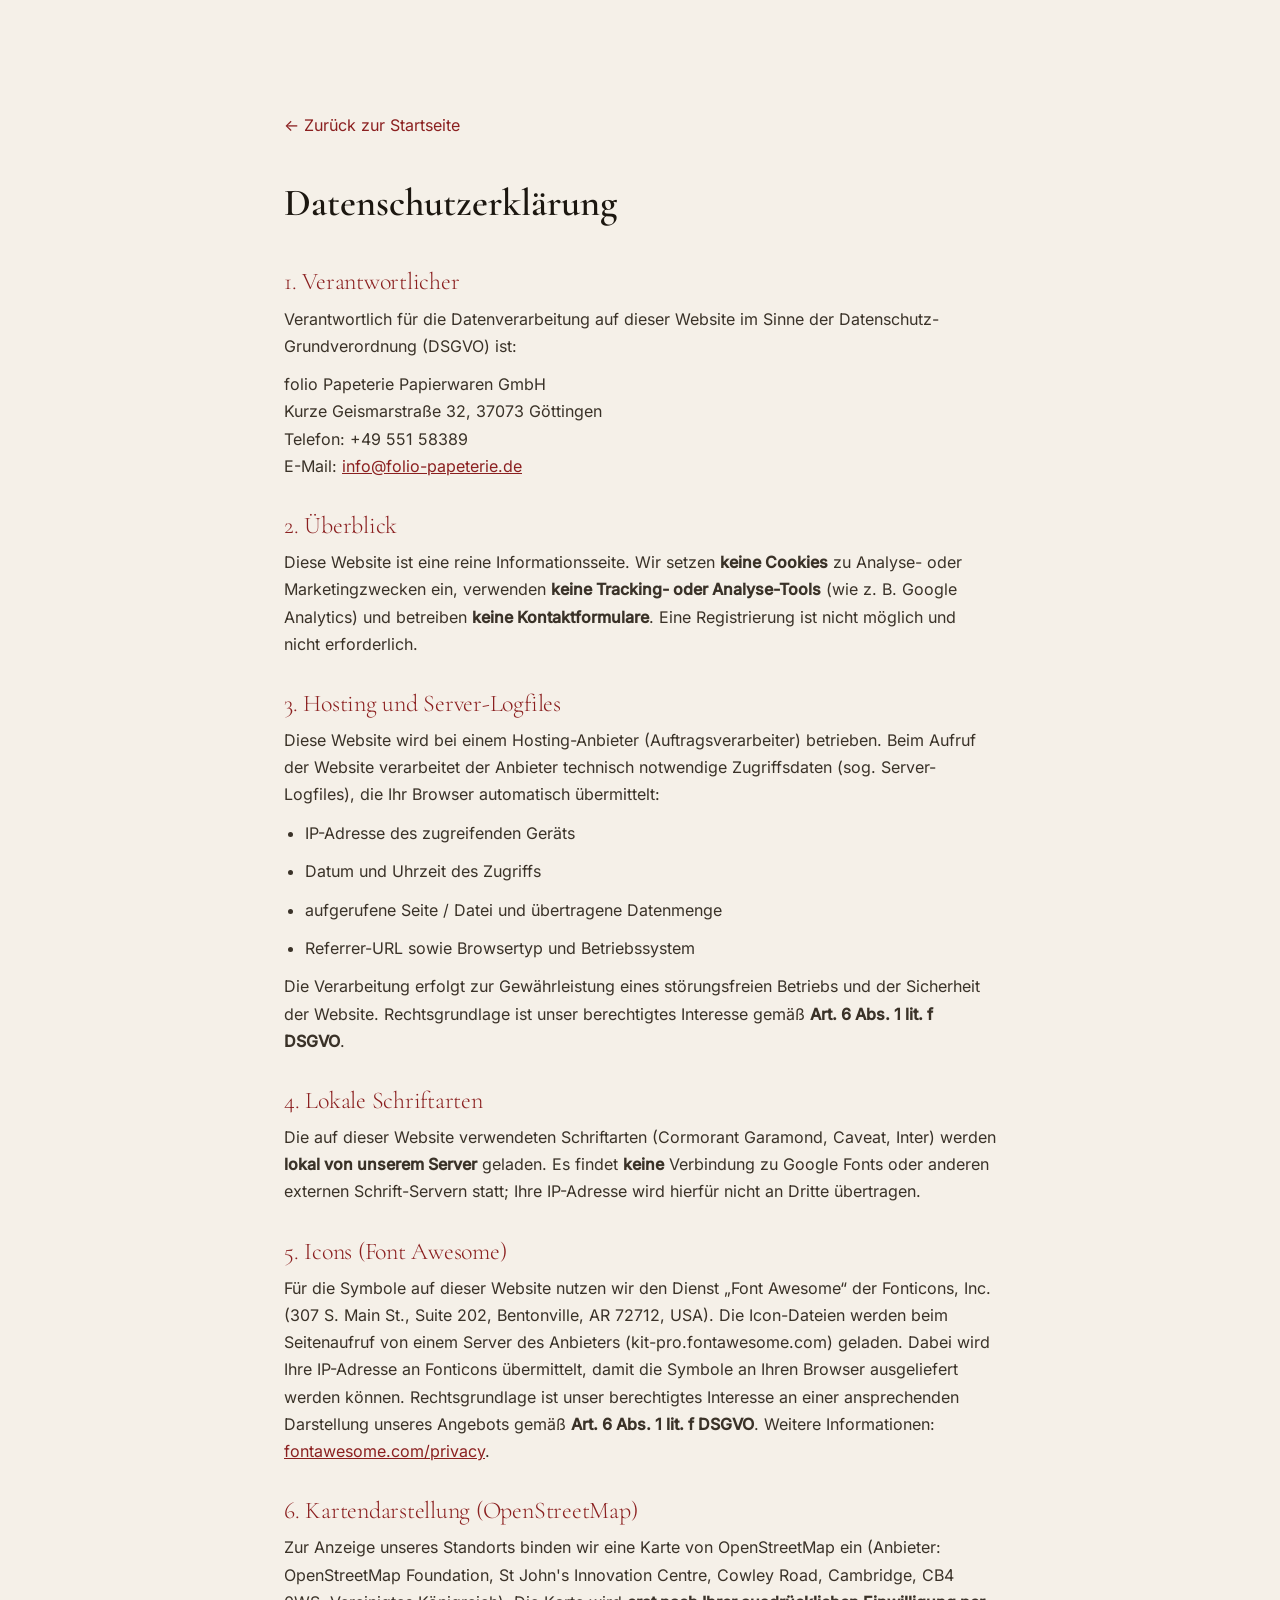
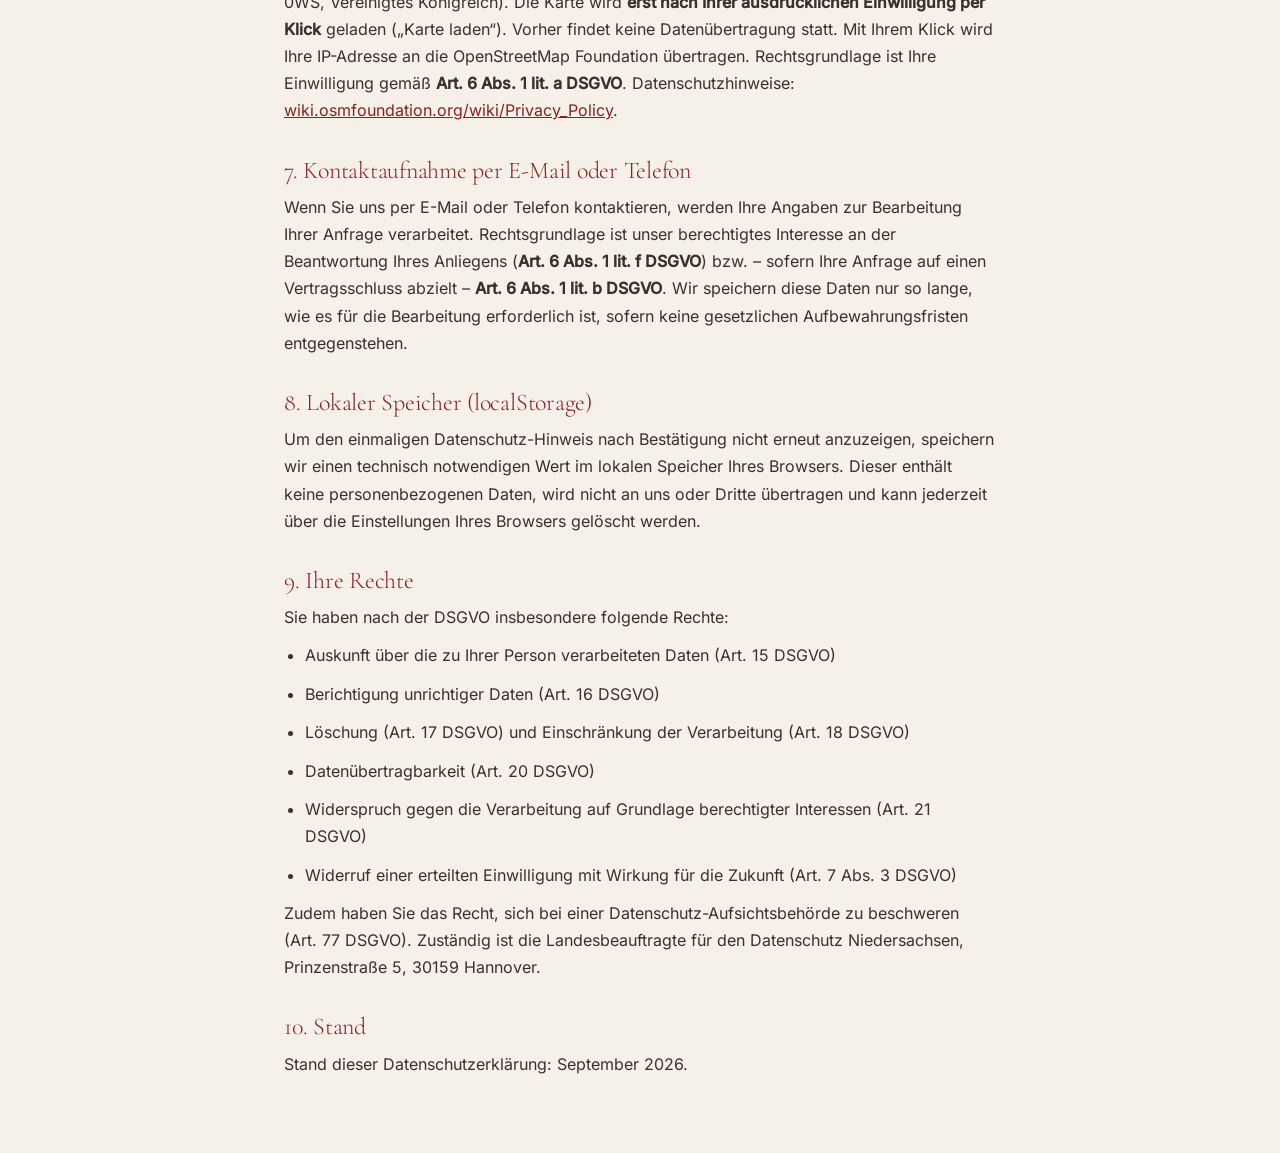
==== datenschutz.html @ e75a1ae3 "Add Impressum + Datenschutz pages, cookie/privacy notice, self-host fonts, click-to-load OSM map (DS" ====
<!DOCTYPE html>
<html lang="de">
<head>
  <meta charset="UTF-8">
  <meta name="viewport" content="width=device-width, initial-scale=1.0">
  <title>Datenschutzerklärung – folio Papeterie</title>
  <meta name="robots" content="index, follow">
  <link rel="stylesheet" href="fonts.css">
  <link rel="stylesheet" href="style.css">
</head>
<body>
  <main class="legal-page">
    <a href="index.html" class="legal-back">&larr; Zurück zur Startseite</a>
    <h1>Datenschutzerklärung</h1>

    <h2>1. Verantwortlicher</h2>
    <p>
      Verantwortlich für die Datenverarbeitung auf dieser Website im Sinne der
      Datenschutz-Grundverordnung (DSGVO) ist:
    </p>
    <p>
      folio Papeterie Papierwaren GmbH<br>
      Kurze Geismarstraße 32, 37073 Göttingen<br>
      Telefon: +49 551 58389<br>
      E-Mail: <a href="mailto:info@folio-papeterie.de">info@folio-papeterie.de</a>
    </p>

    <h2>2. Überblick</h2>
    <p>
      Diese Website ist eine reine Informationsseite. Wir setzen <strong>keine Cookies</strong> zu
      Analyse- oder Marketingzwecken ein, verwenden <strong>keine Tracking- oder Analyse-Tools</strong>
      (wie z. B. Google Analytics) und betreiben <strong>keine Kontaktformulare</strong>. Eine
      Registrierung ist nicht möglich und nicht erforderlich.
    </p>

    <h2>3. Hosting und Server-Logfiles</h2>
    <p>
      Diese Website wird bei einem Hosting-Anbieter (Auftragsverarbeiter) betrieben. Beim Aufruf
      der Website verarbeitet der Anbieter technisch notwendige Zugriffsdaten (sog. Server-Logfiles),
      die Ihr Browser automatisch übermittelt:
    </p>
    <ul>
      <li>IP-Adresse des zugreifenden Geräts</li>
      <li>Datum und Uhrzeit des Zugriffs</li>
      <li>aufgerufene Seite / Datei und übertragene Datenmenge</li>
      <li>Referrer-URL sowie Browsertyp und Betriebssystem</li>
    </ul>
    <p>
      Die Verarbeitung erfolgt zur Gewährleistung eines störungsfreien Betriebs und der Sicherheit
      der Website. Rechtsgrundlage ist unser berechtigtes Interesse gemäß
      <strong>Art. 6 Abs. 1 lit. f DSGVO</strong>.
    </p>

    <h2>4. Lokale Schriftarten</h2>
    <p>
      Die auf dieser Website verwendeten Schriftarten (Cormorant Garamond, Caveat, Inter) werden
      <strong>lokal von unserem Server</strong> geladen. Es findet <strong>keine</strong> Verbindung
      zu Google Fonts oder anderen externen Schrift-Servern statt; Ihre IP-Adresse wird hierfür nicht
      an Dritte übertragen.
    </p>

    <h2>5. Icons (Font Awesome)</h2>
    <p>
      Für die Symbole auf dieser Website nutzen wir den Dienst „Font Awesome“ der Fonticons, Inc.
      (307 S. Main St., Suite 202, Bentonville, AR 72712, USA). Die Icon-Dateien werden beim
      Seitenaufruf von einem Server des Anbieters (kit-pro.fontawesome.com) geladen. Dabei wird Ihre
      IP-Adresse an Fonticons übermittelt, damit die Symbole an Ihren Browser ausgeliefert werden
      können. Rechtsgrundlage ist unser berechtigtes Interesse an einer ansprechenden Darstellung
      unseres Angebots gemäß <strong>Art. 6 Abs. 1 lit. f DSGVO</strong>. Weitere Informationen:
      <a href="https://fontawesome.com/privacy" target="_blank" rel="noopener">fontawesome.com/privacy</a>.
    </p>

    <h2>6. Kartendarstellung (OpenStreetMap)</h2>
    <p>
      Zur Anzeige unseres Standorts binden wir eine Karte von OpenStreetMap ein (Anbieter:
      OpenStreetMap Foundation, St John's Innovation Centre, Cowley Road, Cambridge, CB4 0WS,
      Vereinigtes Königreich). Die Karte wird <strong>erst nach Ihrer ausdrücklichen Einwilligung
      per Klick</strong> geladen („Karte laden“). Vorher findet keine Datenübertragung statt. Mit
      Ihrem Klick wird Ihre IP-Adresse an die OpenStreetMap Foundation übertragen. Rechtsgrundlage
      ist Ihre Einwilligung gemäß <strong>Art. 6 Abs. 1 lit. a DSGVO</strong>. Datenschutzhinweise:
      <a href="https://wiki.osmfoundation.org/wiki/Privacy_Policy" target="_blank" rel="noopener">wiki.osmfoundation.org/wiki/Privacy_Policy</a>.
    </p>

    <h2>7. Kontaktaufnahme per E-Mail oder Telefon</h2>
    <p>
      Wenn Sie uns per E-Mail oder Telefon kontaktieren, werden Ihre Angaben zur Bearbeitung Ihrer
      Anfrage verarbeitet. Rechtsgrundlage ist unser berechtigtes Interesse an der Beantwortung Ihres
      Anliegens (<strong>Art. 6 Abs. 1 lit. f DSGVO</strong>) bzw. – sofern Ihre Anfrage auf einen
      Vertragsschluss abzielt – <strong>Art. 6 Abs. 1 lit. b DSGVO</strong>. Wir speichern diese Daten
      nur so lange, wie es für die Bearbeitung erforderlich ist, sofern keine gesetzlichen
      Aufbewahrungsfristen entgegenstehen.
    </p>

    <h2>8. Lokaler Speicher (localStorage)</h2>
    <p>
      Um den einmaligen Datenschutz-Hinweis nach Bestätigung nicht erneut anzuzeigen, speichern wir
      einen technisch notwendigen Wert im lokalen Speicher Ihres Browsers. Dieser enthält keine
      personenbezogenen Daten, wird nicht an uns oder Dritte übertragen und kann jederzeit über die
      Einstellungen Ihres Browsers gelöscht werden.
    </p>

    <h2>9. Ihre Rechte</h2>
    <p>Sie haben nach der DSGVO insbesondere folgende Rechte:</p>
    <ul>
      <li>Auskunft über die zu Ihrer Person verarbeiteten Daten (Art. 15 DSGVO)</li>
      <li>Berichtigung unrichtiger Daten (Art. 16 DSGVO)</li>
      <li>Löschung (Art. 17 DSGVO) und Einschränkung der Verarbeitung (Art. 18 DSGVO)</li>
      <li>Datenübertragbarkeit (Art. 20 DSGVO)</li>
      <li>Widerspruch gegen die Verarbeitung auf Grundlage berechtigter Interessen (Art. 21 DSGVO)</li>
      <li>Widerruf einer erteilten Einwilligung mit Wirkung für die Zukunft (Art. 7 Abs. 3 DSGVO)</li>
    </ul>
    <p>
      Zudem haben Sie das Recht, sich bei einer Datenschutz-Aufsichtsbehörde zu beschweren
      (Art. 77 DSGVO). Zuständig ist die Landesbeauftragte für den Datenschutz Niedersachsen,
      Prinzenstraße 5, 30159 Hannover.
    </p>

    <h2>10. Stand</h2>
    <p>Stand dieser Datenschutzerklärung: September 2026.</p>
  </main>
</body>
</html>
---- fonts.css ----
@font-face {
  font-family: 'Caveat';
  font-style: normal;
  font-weight: 400;
  font-display: swap;
  src: url(fonts/font_1_caveat.ttf) format('truetype');
}
@font-face {
  font-family: 'Caveat';
  font-style: normal;
  font-weight: 600;
  font-display: swap;
  src: url(fonts/font_0_caveat.ttf) format('truetype');
}
@font-face {
  font-family: 'Cormorant Garamond';
  font-style: italic;
  font-weight: 300;
  font-display: swap;
  src: url(fonts/font_3_cormorantgaramond.ttf) format('truetype');
}
@font-face {
  font-family: 'Cormorant Garamond';
  font-style: italic;
  font-weight: 400;
  font-display: swap;
  src: url(fonts/font_2_cormorantgaramond.ttf) format('truetype');
}
@font-face {
  font-family: 'Cormorant Garamond';
  font-style: normal;
  font-weight: 300;
  font-display: swap;
  src: url(fonts/font_5_cormorantgaramond.ttf) format('truetype');
}
@font-face {
  font-family: 'Cormorant Garamond';
  font-style: normal;
  font-weight: 400;
  font-display: swap;
  src: url(fonts/font_6_cormorantgaramond.ttf) format('truetype');
}
@font-face {
  font-family: 'Cormorant Garamond';
  font-style: normal;
  font-weight: 600;
  font-display: swap;
  src: url(fonts/font_4_cormorantgaramond.ttf) format('truetype');
}
@font-face {
  font-family: 'Inter';
  font-style: normal;
  font-weight: 300;
  font-display: swap;
  src: url(fonts/font_9_inter.ttf) format('truetype');
}
@font-face {
  font-family: 'Inter';
  font-style: normal;
  font-weight: 400;
  font-display: swap;
  src: url(fonts/font_8_inter.ttf) format('truetype');
}
@font-face {
  font-family: 'Inter';
  font-style: normal;
  font-weight: 500;
  font-display: swap;
  src: url(fonts/font_7_inter.ttf) format('truetype');
}
---- style.css ----
/* ── Reset & Tokens ──────────────────────────────────────────────────────── */
*, *::before, *::after { box-sizing: border-box; margin: 0; padding: 0; }

:root {
  --cream:    #f5f0e8;
  --parchment:#ede5d0;
  --ink:      #1c1710;
  --ink-soft: #3a3228;
  --muted:    #6e6252;
  --red:      #8b2020;
  --green:    #3a5c3a;
  --gold:     #c4964a;
  --border:   rgba(28,23,16,.12);

  --ff-serif: 'Cormorant Garamond', Georgia, serif;
  --ff-hand:  'Caveat', cursive;
  --ff-sans:  'Inter', system-ui, sans-serif;
}

html { scroll-behavior: smooth; }


body {
  background: var(--cream);
  color: var(--ink);
  font-family: var(--ff-sans);
  font-size: 16px;
  line-height: 1.7;
  overflow-x: hidden;
}

/* ── Nav ─────────────────────────────────────────────────────────────────── */
#nav {
  position: fixed; top: 0; left: 0; right: 0; z-index: 100;
  background: transparent;
  transition: background .4s, box-shadow .4s;
}
#nav.scrolled {
  background: rgba(245,240,232,.95);
  backdrop-filter: blur(8px);
  box-shadow: 0 1px 0 var(--border);
}
.nav-inner {
  max-width: 1100px; margin: 0 auto;
  padding: 1.2rem 2rem;
  display: flex; align-items: center; justify-content: space-between;
}
.logo {
  font-family: var(--ff-serif); font-size: 1.4rem; font-weight: 400;
  color: var(--ink); text-decoration: none; letter-spacing: .03em;
}
.logo span { color: var(--red); }
.nav-links { list-style: none; display: flex; gap: 2rem; }
.nav-links a {
  font-size: .8rem; letter-spacing: .12em; text-transform: uppercase;
  color: var(--ink-soft); text-decoration: none;
  transition: color .2s;
}
.nav-links a:hover { color: var(--red); }
.nav-cta {
  font-size: .78rem; letter-spacing: .1em; text-transform: uppercase;
  color: var(--cream); background: var(--red);
  padding: .45rem 1.1rem; text-decoration: none;
  transition: background .2s, transform .2s;
}
.nav-cta:hover { background: var(--ink); transform: translateY(-1px); }
.nav-cta i { margin-right: .3rem; }

/* ── Hero ─────────────────────────────────────────────────────────────────── */
#hero {
  position: relative;
  min-height: 100svh;
  display: flex; align-items: center; justify-content: center;
  background: var(--cream);
  overflow: hidden;
}
/* HERO LAYOUT */
#hero { display: flex; align-items: center; justify-content: center; }
#hero > .fa-watermark { display: none; }
.hero-inner {
  display: flex;
  align-items: center;
  justify-content: space-between;
  gap: 3rem;
  width: 100%;
  max-width: 1060px;
  padding: 0 2rem;
}
.hero-content {
  position: relative; z-index: 1;
  text-align: left;
  flex: 1 1 auto;
  max-width: 560px;
}
.hero-ctas { display: flex; align-items: center; gap: 1.6rem; }
.hero-link {
  color: var(--gold); text-decoration: none;
  font-size: .95rem; letter-spacing: .04em;
  border-bottom: 1px solid transparent;
  transition: border-color .2s;
}
.hero-link:hover { border-color: var(--gold); }
.hero-link i { font-size: .8em; margin-left: .2em; }

/* Polaroid stack */
.hero-stack {
  position: relative;
  flex: 0 0 340px;
  height: 380px;
  z-index: 1;
}
.polaroid {
  position: absolute;
  background: #f6f1e7;
  padding: 10px 10px 34px;
  box-shadow: 0 10px 30px rgba(0,0,0,.45);
  width: 240px;
}
.polaroid .ph {
  width: 100%; aspect-ratio: 4/3;
  background-size: cover; background-position: center;
}
.polaroid figcaption {
  font-family: var(--ff-hand);
  font-size: 1.05rem; color: #4a4238;
  text-align: center; margin-top: 8px;
}
.polaroid.p1 { top: 10px;  left: 70px; transform: rotate(-5deg); z-index: 3; }
.polaroid.p2 { top: 70px;  left: 10px; transform: rotate(3deg);  z-index: 2; }
.polaroid.p3 { top: 130px; left: 90px; transform: rotate(-2deg); z-index: 1; }
.polaroid { transition: transform .3s ease, z-index 0s; }
.polaroid:hover { transform: rotate(0deg) scale(1.04); z-index: 5; }
@media (max-width: 860px) { .hero-stack { display: none; } .hero-content { text-align: center; margin: 0 auto; } .hero-ctas { justify-content: center; } }
.hero-since {
  font-family: var(--ff-hand); font-size: 1.55rem;
  color: var(--gold); margin-bottom: .8rem;
  animation: fadeDown .8s ease both;
}
#hero h1 {
  font-family: var(--ff-serif); font-size: clamp(2.4rem, 5.5vw, 4.6rem);
  font-weight: 300; line-height: 1.1;
  color: var(--ink);
  animation: fadeUp 1s ease .2s both;
}
#hero h1 em {
  font-style: italic; color: var(--red);
}
.hero-sub {
  font-size: 1.05rem; color: var(--ink-soft);
  margin: 1.6rem 0 2.4rem;
  animation: fadeUp 1s ease .4s both;
}
.btn-primary {
  display: inline-block;
  padding: .8rem 2.2rem;
  background: var(--ink);
  color: var(--cream);
  text-decoration: none;
  font-size: .8rem; letter-spacing: .12em; text-transform: uppercase;
  transition: background .25s, transform .2s;
  animation: fadeUp 1s ease .6s both;
}
.btn-primary:hover { background: var(--red); transform: translateY(-2px); }

/* ── FA watermark decorations ────────────────────────────────────────────── */
.fa-watermark {
  position: absolute;
  pointer-events: none;
  color: var(--ink);
  opacity: .045;
  line-height: 1;
  z-index: 0;
  font-size: var(--wm-size, 220px);
  transform: rotate(var(--wm-rot, -15deg));
  user-select: none;
}

/* ── Font Awesome Duotone theming ────────────────────────────────────────── */
.fa-duotone { --fa-primary-color: var(--gold); --fa-secondary-color: var(--red); --fa-secondary-opacity: .4; }
.card-icon .fa-duotone { --fa-primary-color: var(--red); --fa-secondary-color: var(--gold); --fa-secondary-opacity: .35; }
.info-block .fa-duotone { --fa-primary-color: var(--gold); --fa-secondary-color: var(--cream); --fa-secondary-opacity: .25; }
.footer-links .fa-duotone { --fa-primary-color: var(--cream); --fa-secondary-color: var(--gold); --fa-secondary-opacity: .5; }

/* ── Hero underlines ─────────────────────────────────────────────────────── */
.hero-underlines {
  display: block;
  width: clamp(280px, 60%, 440px);
  margin: -0.4rem auto 0;
  overflow: visible;
}

.scroll-hint {
  position: absolute; bottom: 2rem; left: 50%; transform: translateX(-50%);
}
.scroll-hint span { display: none; }

/* ── Section dividers ────────────────────────────────────────────────────── */
/* small centered ornament on each divider */

/* ── Container ───────────────────────────────────────────────────────────── */
.container { max-width: 1100px; margin: 0 auto; padding: 0 2rem; }
.container.narrow { max-width: 760px; }

/* ── Section labels ──────────────────────────────────────────────────────── */
.label {
  font-family: var(--ff-hand); font-size: 1.5rem; color: var(--gold);
  display: block; margin-bottom: .4rem;
}
h2 {
  font-family: var(--ff-serif); font-size: clamp(2rem, 4vw, 3.2rem);
  font-weight: 300; line-height: 1.15; color: var(--ink);
  margin-bottom: 3rem;
}

/* ── Sortiment ───────────────────────────────────────────────────────────── */
#sortiment { background: var(--parchment); padding: 5rem 0 6rem; }

.cards {
  display: grid;
  grid-template-columns: repeat(6, 1fr);
  gap: 1.5rem;
}
.card {
  background: var(--cream);
  padding: 2rem;
  border: 1px solid var(--border);
  transition: transform .3s, box-shadow .3s;
  position: relative;
  display: flex; flex-direction: column;
}
.card::before {
  content: '';
  position: absolute; top: 0; left: 0; right: 0; height: 3px;
  background: var(--red);
  transform: scaleX(0); transform-origin: left;
  transition: transform .3s;
}
.card:hover { transform: translateY(-6px); box-shadow: 0 12px 40px rgba(28,23,16,.1); }
.card:hover::before { transform: scaleX(1); }

.card-icon {
  font-size: 1.6rem; margin-bottom: 1.2rem;
  color: var(--red); opacity: .75;
  transition: opacity .3s, transform .3s;
}
.card:hover .card-icon { opacity: 1; transform: scale(1.1); }
.card h3 {
  font-family: var(--ff-serif); font-size: 1.35rem; font-weight: 600;
  margin-bottom: .5rem; color: var(--ink); letter-spacing: .01em;
}
.card p { font-size: 1rem; color: var(--ink-soft); margin-bottom: 1rem; }
.brands {
  font-family: var(--ff-hand); font-size: 1.1rem; color: var(--gold);
  margin-top: auto; padding-top: .5rem;
  border-top: 1px solid var(--border);
}

/* ── Philosophie ─────────────────────────────────────────────────────────── */
#philosophie { background: var(--cream); padding: 6rem 0; }

blockquote {
  border-left: 3px solid var(--gold);
  padding: 2.5rem 3rem;
  background: var(--parchment);
  position: relative;
  box-shadow: 4px 8px 32px rgba(28,23,16,.06);
}
blockquote::before {
  content: '\201C';
  font-family: var(--ff-serif); font-size: 8rem; color: var(--gold);
  opacity: .2; line-height: 0;
  position: absolute; top: 2rem; left: 1rem;
  pointer-events: none;
}
blockquote p {
  font-family: var(--ff-serif); font-size: 1.2rem; font-style: italic;
  line-height: 1.8; color: var(--ink-soft);
  margin-bottom: 1rem;
}
blockquote p:last-of-type { margin-bottom: 1.5rem; }
blockquote footer {
  font-size: .95rem; letter-spacing: .06em;
  color: var(--muted); text-transform: uppercase;
  font-family: var(--ff-sans); font-style: normal;
}

/* ── Map embed ───────────────────────────────────────────────────────────── */
.map-embed {
  position: relative;
  border: 1px solid rgba(196,150,74,.2);
  overflow: hidden;
  box-shadow: 0 12px 50px rgba(0,0,0,.4), 0 0 0 4px rgba(196,150,74,.06);
}
.map-embed iframe {
  display: block;
  width: 480px; height: 420px;
  border: none;
  filter: sepia(.25) contrast(1.05);
}
.map-fullscreen {
  display: flex; align-items: center; gap: .5rem;
  position: absolute; bottom: 0; left: 0; right: 0;
  background: rgba(28,23,16,.85);
  backdrop-filter: blur(4px);
  color: var(--gold); text-decoration: none;
  font-size: .85rem; letter-spacing: .09em; text-transform: uppercase;
  padding: .7rem 1rem;
  transition: background .2s;
}
.map-fullscreen:hover { background: rgba(139,32,32,.9); color: var(--cream); }

/* ── Besuch ──────────────────────────────────────────────────────────────── */
#besuch { background: var(--ink); padding: 5rem 0 6rem; }
#besuch .label { color: var(--gold); }
#besuch h2 { color: var(--cream); }

.besuch-grid {
  display: grid;
  grid-template-columns: 1fr 1fr;
  gap: 3rem; align-items: start;
}
.besuch-info { display: flex; flex-direction: column; gap: 2.5rem; }
.info-block h4 {
  font-family: var(--ff-hand); font-size: 1.4rem; color: var(--gold);
  margin-bottom: .6rem; display: flex; align-items: center; gap: .5rem;
}
.info-block h4 i { font-size: .85em; opacity: .8; }
.info-block p { color: rgba(245,240,232,.8); font-size: 1.05rem; line-height: 1.8; }
.info-block em { font-style: italic; font-size: .95rem; opacity: .7; }
.info-block a { color: var(--cream); text-decoration: underline; text-underline-offset: 3px; }
.info-block a:hover { color: var(--gold); }

.map-link {
  display: inline-block; margin-top: .6rem;
  font-size: .85rem; letter-spacing: .09em; text-transform: uppercase;
  color: var(--gold) !important;
  text-decoration: none !important;
  border-bottom: 1px solid rgba(196,150,74,.4);
  padding-bottom: 2px;
  transition: border-color .2s;
}
.map-link:hover { border-color: var(--gold); }

.hours { border-collapse: collapse; font-size: 1rem; width: 100%; }
.hours td { padding: .4rem 1.5rem .4rem 0; color: rgba(245,240,232,.8); }
.hours td:last-child { text-align: right; padding-right: 0; font-variant-numeric: tabular-nums; }
.hours tr:not(.closed):first-child td { color: var(--cream); font-weight: 500; }
.hours tr.closed td { color: rgba(245,240,232,.3); font-style: italic; }



/* ── Footer ──────────────────────────────────────────────────────────────── */
footer {
  background: var(--ink); border-top: 1px solid rgba(196,150,74,.15);
  padding: 3rem 0; text-align: center;
}
.footer-logo {
  font-family: var(--ff-serif); font-size: 1.5rem; color: var(--cream);
  margin-bottom: .2rem;
}
.footer-logo span { color: var(--red); }
.footer-links {
  display: flex; justify-content: center; gap: 1.4rem;
  margin: .8rem 0 1rem;
}
.footer-links a {
  color: rgba(245,240,232,.35);
  font-size: 1.1rem;
  transition: color .2s, transform .2s;
}
.footer-links a:hover { color: var(--gold); transform: translateY(-2px); }
.footer-imp {
  font-size: .75rem; color: rgba(245,240,232,.3);
  line-height: 1.8;
}

/* ── Reveal animations ───────────────────────────────────────────────────── */
.reveal {
  opacity: 0; transform: translateY(28px);
  transition: opacity .7s ease, transform .7s ease;
}
.reveal.visible {
  opacity: 1; transform: translateY(0);
}

@keyframes fadeUp {
  from { opacity: 0; transform: translateY(24px); }
  to   { opacity: 1; transform: translateY(0); }
}
@keyframes fadeDown {
  from { opacity: 0; transform: translateY(-16px); }
  to   { opacity: 1; transform: translateY(0); }
}

/* ── Responsive ──────────────────────────────────────────────────────────── */
@media (max-width: 860px) {
  .nav-links { display: none; }
  .besuch-grid { grid-template-columns: 1fr; }
  .map-embed iframe { width: 100%; height: 300px; }
  .map-embed { width: 100%; }
}

@media (prefers-reduced-motion: reduce) {
  *, *::before, *::after { animation: none !important; transition: none !important; }
  .reveal { opacity: 1; transform: none; }
}

/* GALERIE */
.gal-img { width:100%;height:auto;display:block;margin-bottom:1rem;break-inside:avoid;cursor:zoom-in;border-radius:2px;transition:opacity .2s; }
.gal-img:hover { opacity:.85; }

/* hand-drawn underline */
.hand-underline { position: relative; display: inline-block; }
.hand-underline svg { position: absolute; left: 0; bottom: -.12em; width: 100%; height: .18em; }

/* ── Classic-modern polish ── */
section { padding: 6.5rem 0; }
section#hero { padding: 2rem 0; }
.section-title, h2 { letter-spacing: -.01em; }

/* thin double rule between sections, like fine book layout */
section + section { border-top: 1px solid var(--border); }

/* eyebrow labels */
.section-label, .eyebrow {
  font-size: .75rem; letter-spacing: .22em; text-transform: uppercase;
  color: var(--gold);
}

/* cards: flat, bordered, generous whitespace */
.card, .sortiment-card {
  background: #faf7f0;
  border: 1px solid var(--border);
  border-radius: 0;
  padding: 2.2rem;
  box-shadow: none;
  transition: border-color .25s, transform .25s;
}
.card:hover, .sortiment-card:hover {
  border-color: var(--gold);
  transform: translateY(-3px);
}

/* quote block: classic centered with big serif */
blockquote {
  max-width: 720px; margin: 0 auto;
  font-family: var(--ff-serif);
  font-size: 1.5rem; line-height: 1.55;
  font-style: italic; color: var(--ink-soft);
  text-align: center;
}

/* buttons: sharp, uppercase, confident */
.btn-primary {
  border-radius: 0;
  letter-spacing: .12em;
}

/* gallery images: consistent frame */
.gal-img {
  border: 1px solid var(--border);
  border-radius: 0;
  padding: 6px;
  background: #faf7f0;
}

/* footer */
footer { border-top: 1px solid var(--border); padding: 3rem 0; }

/* 3+2 layout: each card spans 2 of 6 cols, last two centered */
.card { grid-column: span 2; }
.card:nth-child(4) { grid-column: 2 / span 2; }
.card:nth-child(5) { grid-column: 4 / span 2; }
@media (max-width: 800px) {
  .cards { grid-template-columns: 1fr; }
  .card, .card:nth-child(4), .card:nth-child(5) { grid-column: auto; }
}

/* ── Legal: map consent, privacy banner, legal pages ─────────────────────── */
.footer-legal { margin-top: .8rem; font-size: .85rem; }
.footer-legal a { color: var(--muted); text-decoration: none; border-bottom: 1px solid var(--border); }
.footer-legal a:hover { color: var(--gold); }

.map-consent {
  display: flex; flex-direction: column; align-items: center; justify-content: center;
  gap: .8rem; text-align: center; padding: 2rem 1.5rem;
  background: var(--parchment); color: var(--ink-soft);
  border: 1px solid var(--border); border-radius: 10px; min-height: 260px;
}
.map-consent i { font-size: 2rem; color: var(--gold); }
.map-consent p { max-width: 46ch; font-size: .95rem; }
.map-consent small a { color: var(--muted); }
.map-consent-btn {
  font-family: var(--ff-sans); font-size: .95rem; font-weight: 500;
  padding: .6rem 1.4rem; border: none; border-radius: 6px; cursor: pointer;
  background: var(--green); color: var(--cream); transition: background .25s;
}
.map-consent-btn:hover { background: var(--ink); }

.privacy-banner {
  position: fixed; bottom: 1rem; left: 1rem; right: 1rem; z-index: 200;
  max-width: 680px; margin: 0 auto;
  background: rgba(28,23,16,.96); color: var(--cream);
  padding: 1rem 1.2rem; border-radius: 10px;
  display: flex; flex-wrap: wrap; align-items: center; gap: .8rem;
  font-size: .88rem; box-shadow: 0 8px 30px rgba(0,0,0,.3);
}
.privacy-banner a { color: var(--gold); }
.privacy-banner button {
  margin-left: auto; font-family: var(--ff-sans); font-weight: 500;
  padding: .45rem 1.1rem; border: none; border-radius: 6px; cursor: pointer;
  background: var(--gold); color: var(--ink);
}

/* Legal document pages */
.legal-page {
  max-width: 760px; margin: 0 auto; padding: 7rem 1.5rem 4rem;
}
.legal-page h1 { font-family: var(--ff-serif); font-size: 2.4rem; margin-bottom: 1.5rem; color: var(--ink); }
.legal-page h2 { font-family: var(--ff-serif); font-size: 1.5rem; margin: 2rem 0 .6rem; color: var(--red); }
.legal-page h3 { font-size: 1.05rem; margin: 1.2rem 0 .4rem; }
.legal-page p, .legal-page li { color: var(--ink-soft); margin-bottom: .7rem; }
.legal-page ul { padding-left: 1.3rem; margin-bottom: .7rem; }
.legal-page a { color: var(--red); }
.legal-back { display: inline-block; margin-bottom: 2rem; color: var(--muted); text-decoration: none; }
.legal-back:hover { color: var(--gold); }
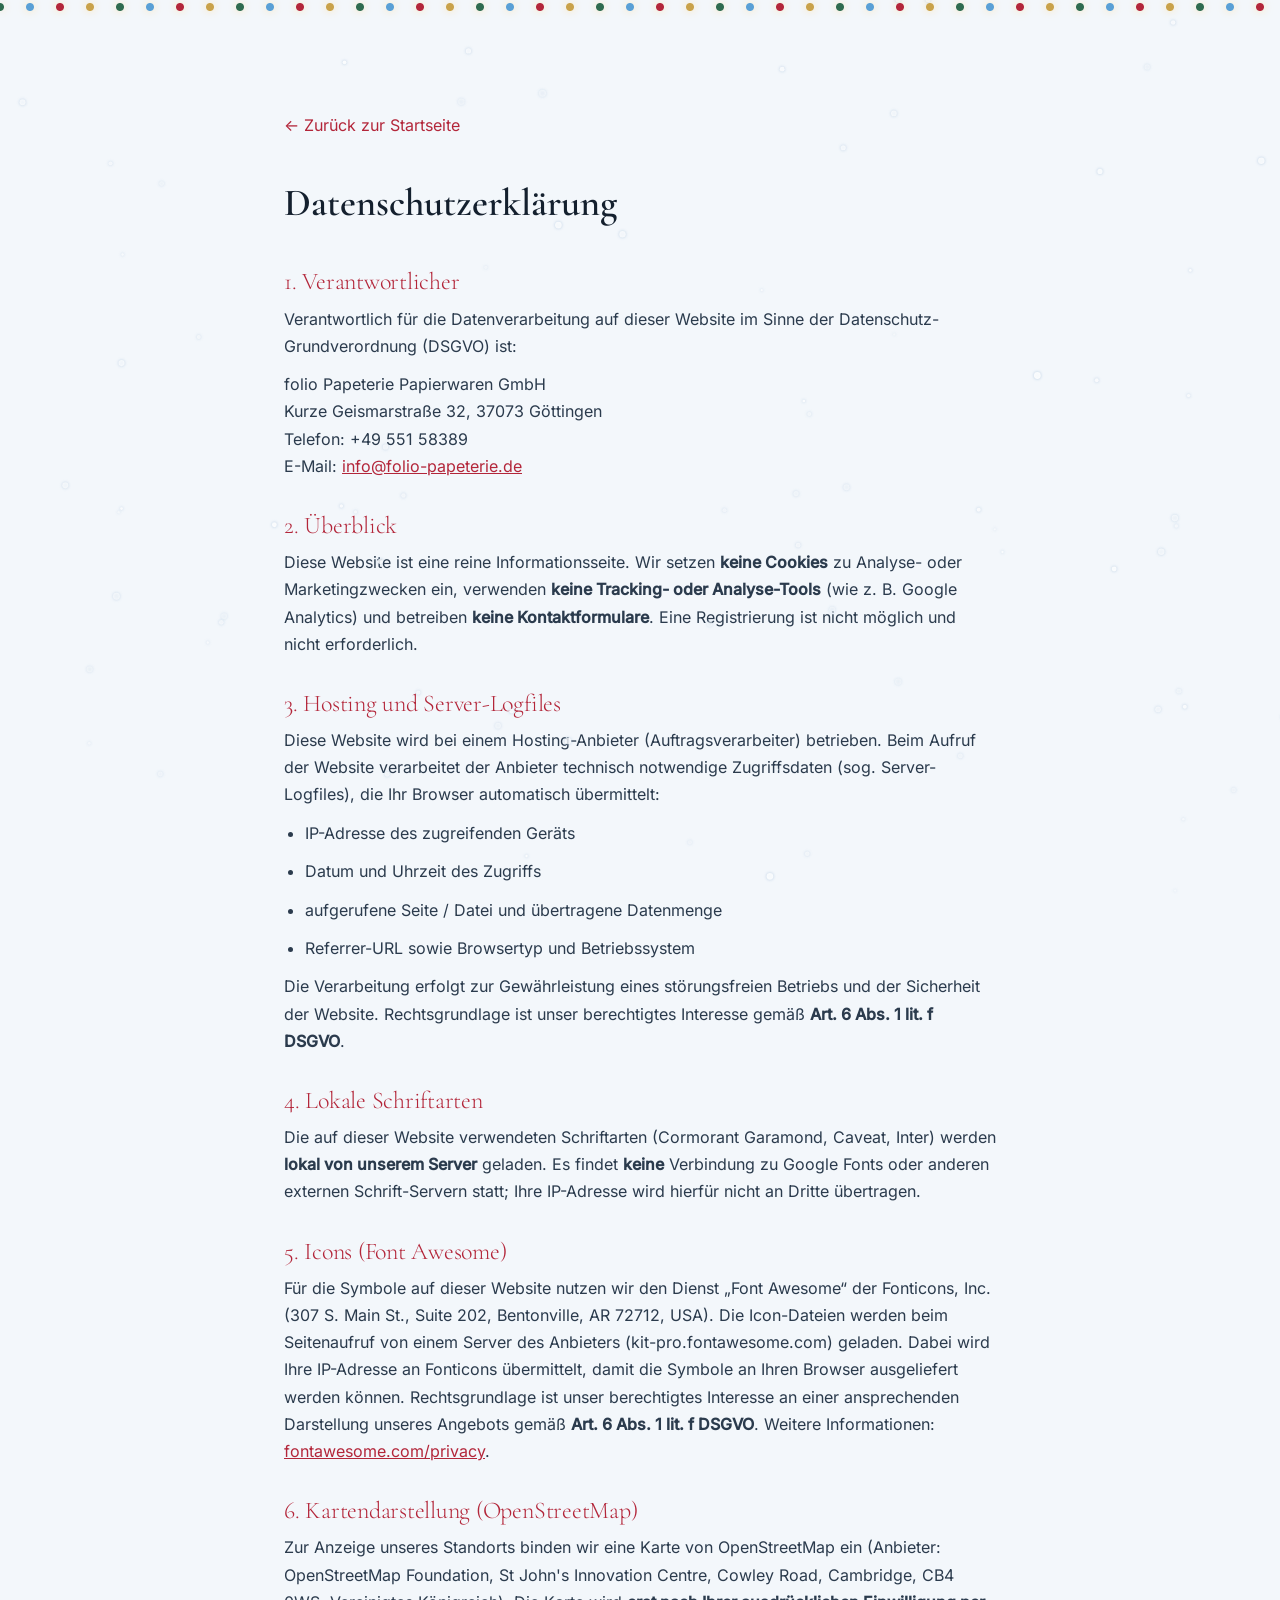
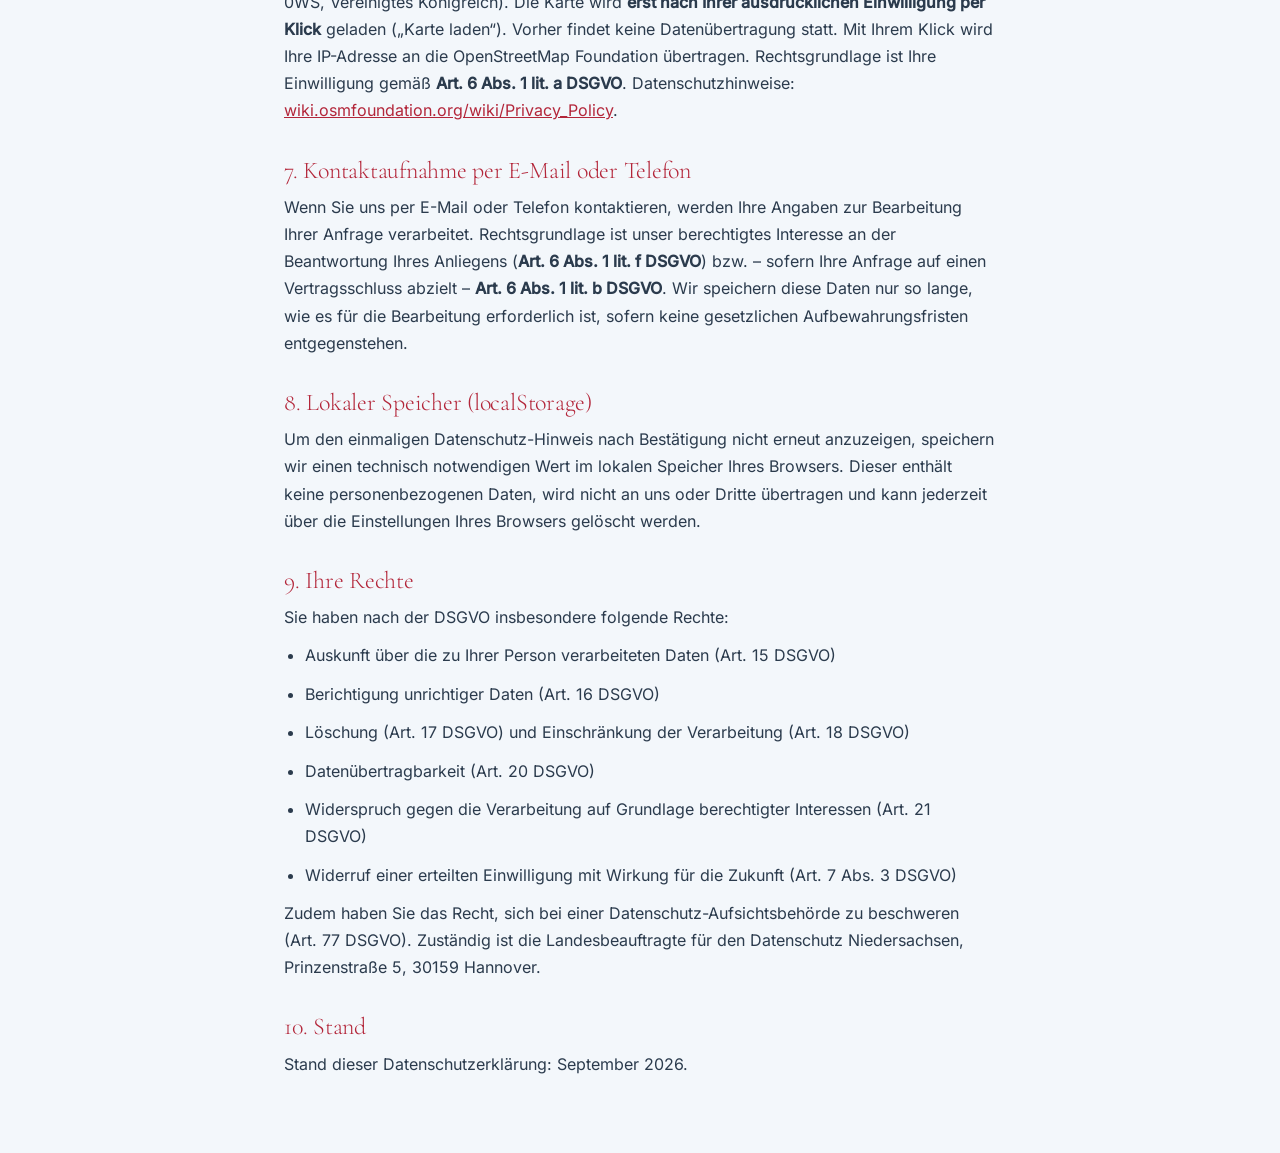
==== commit 3624a97e: "Add opt-in Snowy Winter theme (snowfall, fairy lights, icy palette) - winter.css: scoped under html[" ====
--- a/datenschutz.html
+++ b/datenschutz.html
@@ -7,6 +7,7 @@
   <meta name="robots" content="index, follow">
   <link rel="stylesheet" href="fonts.css">
   <link rel="stylesheet" href="style.css">
+  <link rel="stylesheet" href="winter.css">
 </head>
 <body>
   <main class="legal-page">
@@ -118,5 +119,6 @@
     <h2>10. Stand</h2>
     <p>Stand dieser Datenschutzerklärung: September 2026.</p>
   </main>
+  <script src="winter.js" defer></script>
 </body>
 </html>
--- a/style.css
+++ b/style.css
@@ -19,6 +19,23 @@
 
 html { scroll-behavior: smooth; }
 
+.creator-section {
+  background: var(--parchment);
+  padding: 4rem 0;
+}
+
+.creator-section h2 {
+  margin-bottom: 1rem;
+}
+
+.creator-section p:not(.label) {
+  color: var(--ink-soft);
+  max-width: 55ch;
+}
+
+.creator-section strong {
+  color: var(--red);
+}
 
 body {
   background: var(--cream);
--- a/winter.css
+++ b/winter.css
@@ -0,0 +1,91 @@
+/* ── Snowy Winter theme ──────────────────────────────────────────────────────
+   Opt-in seasonal layer. Active only when <html data-theme="winter"> is set
+   (winter.js does this automatically 1 Dec – 6 Jan, or via ?theme=winter).
+   Everything is scoped, so removing the <link> restores the normal look.
+   ─────────────────────────────────────────────────────────────────────────── */
+
+html[data-theme="winter"] {
+  --cream:    #f3f7fb;   /* fresh snow */
+  --parchment:#e2ebf4;   /* frosted blue-white */
+  --ink:      #14202e;   /* midnight */
+  --ink-soft: #2b3b4d;
+  --muted:    #5a6b7d;
+  --red:      #b3263a;   /* cranberry */
+  --green:    #2f6b4f;   /* fir */
+  --gold:     #c9a24a;   /* candle gold */
+  --border:   rgba(20,32,46,.12);
+  --snow:     #ffffff;
+}
+
+/* Nav */
+html[data-theme="winter"] #nav.scrolled { background: rgba(243,247,251,.95); }
+
+/* Hardcoded warm tints from style.css → cool equivalents */
+html[data-theme="winter"] .polaroid { background: #fbfdff; }
+html[data-theme="winter"] .polaroid figcaption { color: #3b4b5c; }
+html[data-theme="winter"] .info-block p,
+html[data-theme="winter"] .hours td { color: rgba(243,247,251,.82); }
+html[data-theme="winter"] .hours tr.closed td { color: rgba(243,247,251,.3); }
+html[data-theme="winter"] .footer-links a { color: rgba(243,247,251,.4); }
+html[data-theme="winter"] .footer-imp { color: rgba(243,247,251,.35); }
+
+/* Hero: soft sky-to-snow gradient */
+html[data-theme="winter"] #hero {
+  background: linear-gradient(180deg, #dbe8f4 0%, var(--cream) 62%);
+}
+html[data-theme="winter"] #hero h1 em { color: var(--red); }
+html[data-theme="winter"] .hero-since { color: var(--gold); }
+
+/* Snow drifts on top of the darker sections and the footer */
+html[data-theme="winter"] #besuch,
+html[data-theme="winter"] footer { position: relative; }
+html[data-theme="winter"] #besuch::before,
+html[data-theme="winter"] footer::before {
+  content: "";
+  position: absolute; left: 0; right: 0; top: -1px; height: 22px;
+  background:
+    radial-gradient(circle at 12px 0, var(--snow) 11px, transparent 12px) 0 0 / 24px 22px repeat-x,
+    radial-gradient(circle at 30px 0, var(--snow) 14px, transparent 15px) 0 0 / 56px 22px repeat-x;
+  opacity: .96;
+  pointer-events: none;
+}
+html[data-theme="winter"] #besuch::before { top: 0; }
+html[data-theme="winter"] #besuch > .container,
+html[data-theme="winter"] #besuch > * { position: relative; }
+html[data-theme="winter"] #besuch::before { z-index: 1; }
+
+/* Fairy lights along the very top of the page */
+html[data-theme="winter"] body::before {
+  content: "";
+  position: fixed; top: 0; left: 0; right: 0; height: 14px; z-index: 200;
+  pointer-events: none;
+  background:
+    radial-gradient(circle at 50% 7px, var(--red)   3.5px, transparent 4.5px) 0   0 / 120px 14px repeat-x,
+    radial-gradient(circle at 50% 7px, var(--gold)  3.5px, transparent 4.5px) 30px 0 / 120px 14px repeat-x,
+    radial-gradient(circle at 50% 7px, var(--green) 3.5px, transparent 4.5px) 60px 0 / 120px 14px repeat-x,
+    radial-gradient(circle at 50% 7px, #5aa0d6      3.5px, transparent 4.5px) 90px 0 / 120px 14px repeat-x;
+  filter: drop-shadow(0 0 4px rgba(255,220,150,.7));
+  animation: winter-twinkle 3.2s ease-in-out infinite;
+}
+html[data-theme="winter"] #nav { top: 14px; }
+
+/* Little holly/snowflake touches on labels and the logo */
+html[data-theme="winter"] .logo::after { content: " ❄"; font-size: .7em; color: #7fb3e0; }
+html[data-theme="winter"] .btn-primary:hover,
+html[data-theme="winter"] .nav-cta { background: var(--red); }
+html[data-theme="winter"] .nav-cta:hover { background: var(--green); }
+
+/* Snowfall canvas (created by winter.js) */
+#winter-snow {
+  position: fixed; inset: 0; width: 100%; height: 100%;
+  pointer-events: none; z-index: 150;
+}
+
+@keyframes winter-twinkle {
+  0%, 100% { opacity: 1; }
+  50%      { opacity: .55; }
+}
+
+@media (prefers-reduced-motion: reduce) {
+  html[data-theme="winter"] body::before { animation: none; }
+}
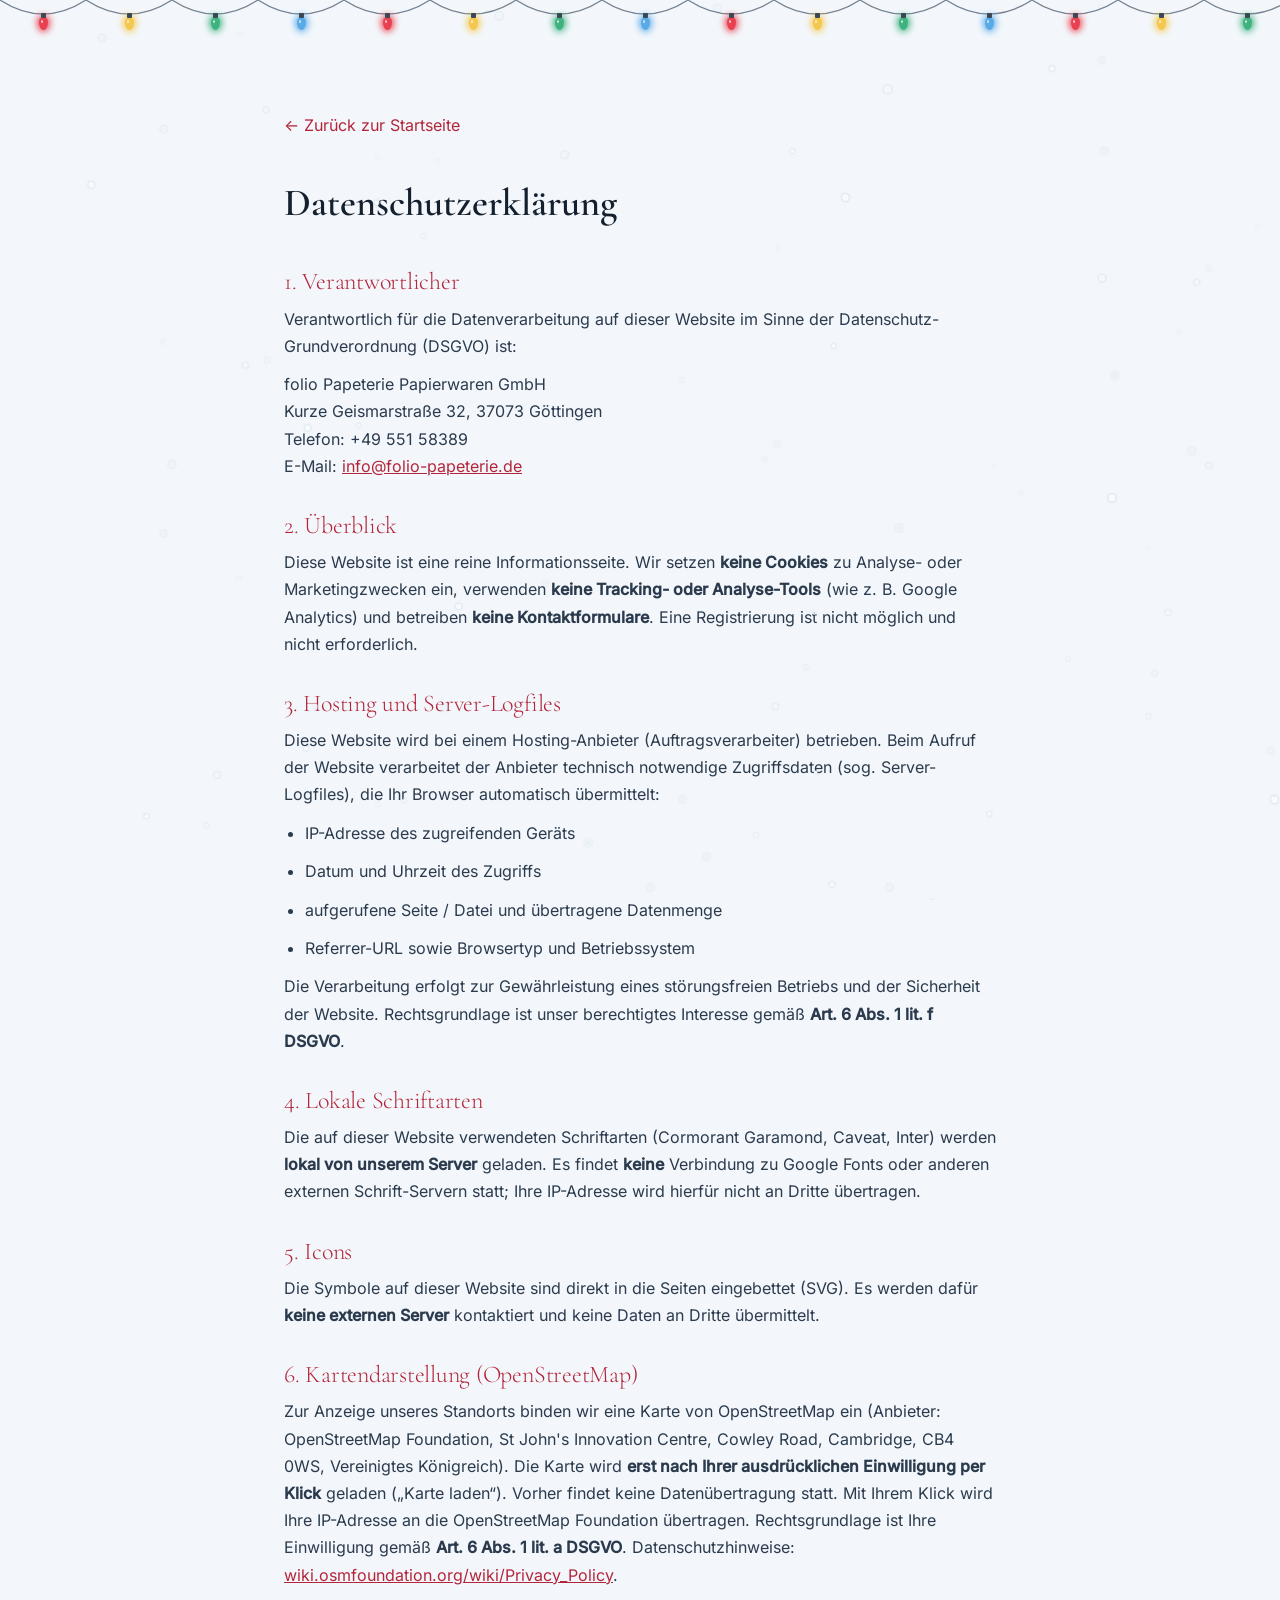
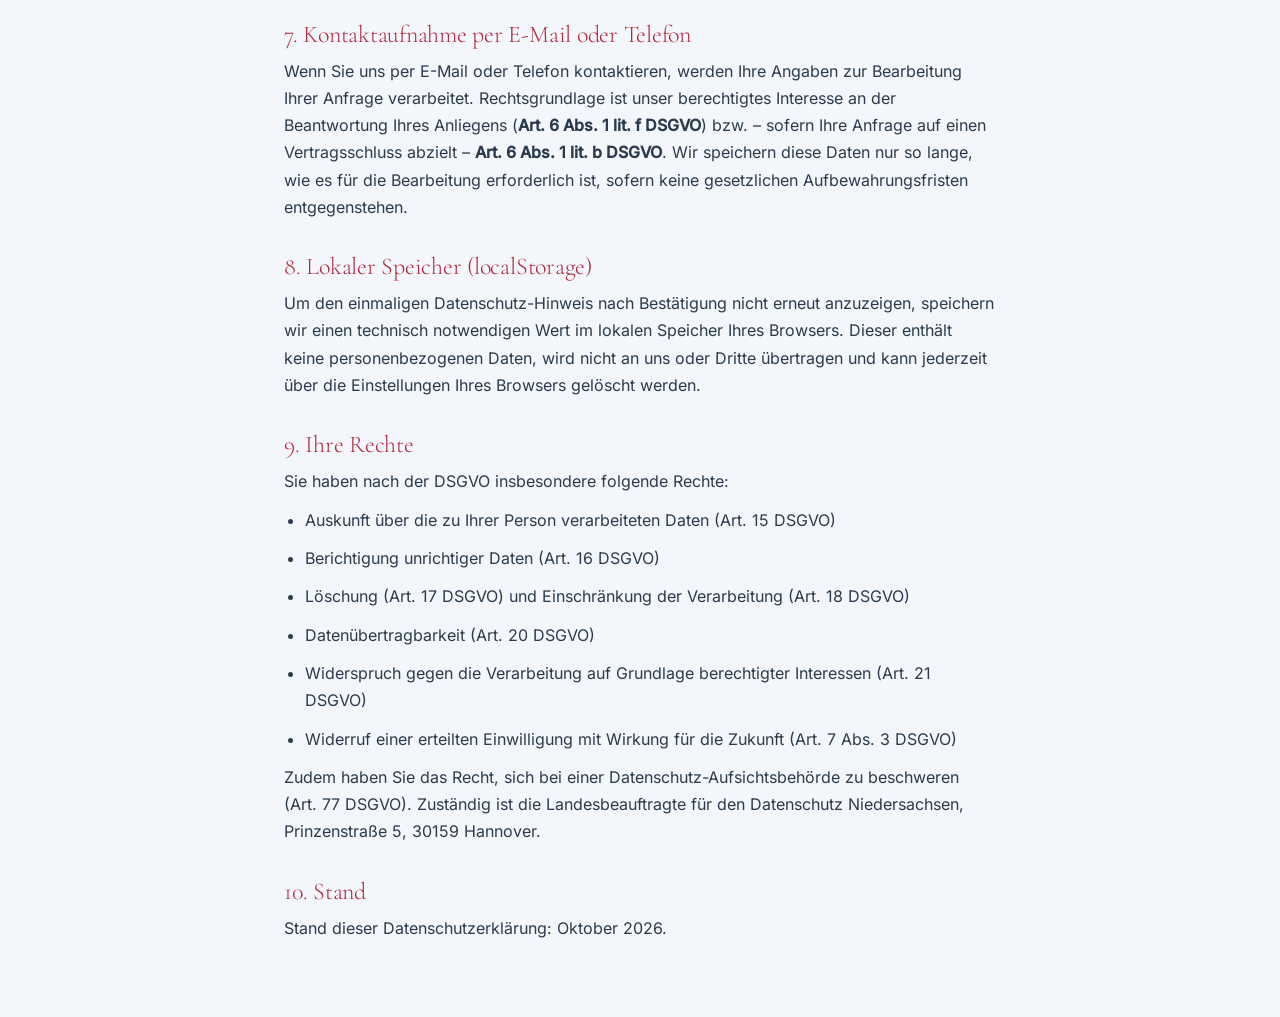
==== commit 983c1f4a: "Self-host icons as inline SVG instead of loading Font Awesome from a US CDN Removes the third-party " ====
--- a/datenschutz.html
+++ b/datenschutz.html
@@ -40,6 +40,8 @@
       der Website verarbeitet der Anbieter technisch notwendige Zugriffsdaten (sog. Server-Logfiles),
       die Ihr Browser automatisch übermittelt:
     </p>
+    <!-- TODO Inhaberin: Namen des Hosting-Anbieters, Speicherdauer der Logfiles und Hinweis auf den
+         Auftragsverarbeitungsvertrag (Art. 28 DSGVO) sowie ggf. Drittlandtransfer hier ergänzen. -->
     <ul>
       <li>IP-Adresse des zugreifenden Geräts</li>
       <li>Datum und Uhrzeit des Zugriffs</li>
@@ -60,15 +62,10 @@
       an Dritte übertragen.
     </p>
 
-    <h2>5. Icons (Font Awesome)</h2>
+    <h2>5. Icons</h2>
     <p>
-      Für die Symbole auf dieser Website nutzen wir den Dienst „Font Awesome“ der Fonticons, Inc.
-      (307 S. Main St., Suite 202, Bentonville, AR 72712, USA). Die Icon-Dateien werden beim
-      Seitenaufruf von einem Server des Anbieters (kit-pro.fontawesome.com) geladen. Dabei wird Ihre
-      IP-Adresse an Fonticons übermittelt, damit die Symbole an Ihren Browser ausgeliefert werden
-      können. Rechtsgrundlage ist unser berechtigtes Interesse an einer ansprechenden Darstellung
-      unseres Angebots gemäß <strong>Art. 6 Abs. 1 lit. f DSGVO</strong>. Weitere Informationen:
-      <a href="https://fontawesome.com/privacy" target="_blank" rel="noopener">fontawesome.com/privacy</a>.
+      Die Symbole auf dieser Website sind direkt in die Seiten eingebettet (SVG). Es werden dafür
+      <strong>keine externen Server</strong> kontaktiert und keine Daten an Dritte übermittelt.
     </p>
 
     <h2>6. Kartendarstellung (OpenStreetMap)</h2>
@@ -117,7 +114,7 @@
     </p>
 
     <h2>10. Stand</h2>
-    <p>Stand dieser Datenschutzerklärung: September 2026.</p>
+    <p>Stand dieser Datenschutzerklärung: Oktober 2026.</p>
   </main>
   <script src="winter.js" defer></script>
 </body>
--- a/style.css
+++ b/style.css
@@ -81,7 +81,7 @@
   transition: background .2s, transform .2s;
 }
 .nav-cta:hover { background: var(--ink); transform: translateY(-1px); }
-.nav-cta i { margin-right: .3rem; }
+.nav-cta .ico { margin-right: .3rem; }
 
 /* ── Hero ─────────────────────────────────────────────────────────────────── */
 #hero {
@@ -117,7 +117,7 @@
   transition: border-color .2s;
 }
 .hero-link:hover { border-color: var(--gold); }
-.hero-link i { font-size: .8em; margin-left: .2em; }
+.hero-link .ico { font-size: .8em; margin-left: .2em; }
 
 /* Polaroid stack */
 .hero-stack {
@@ -192,11 +192,11 @@
   user-select: none;
 }
 
-/* ── Font Awesome Duotone theming ────────────────────────────────────────── */
-.fa-duotone { --fa-primary-color: var(--gold); --fa-secondary-color: var(--red); --fa-secondary-opacity: .4; }
-.card-icon .fa-duotone { --fa-primary-color: var(--red); --fa-secondary-color: var(--gold); --fa-secondary-opacity: .35; }
-.info-block .fa-duotone { --fa-primary-color: var(--gold); --fa-secondary-color: var(--cream); --fa-secondary-opacity: .25; }
-.footer-links .fa-duotone { --fa-primary-color: var(--cream); --fa-secondary-color: var(--gold); --fa-secondary-opacity: .5; }
+/* ── Inline SVG icons (self-hosted, no external requests) ─────────────────── */
+.ico { width: 1em; height: 1em; fill: none; stroke: currentColor; stroke-width: 1.5; stroke-linecap: round; stroke-linejoin: round; vertical-align: -.125em; flex-shrink: 0; color: var(--gold); }
+.card-icon .ico { color: var(--red); }
+.info-block .ico { color: var(--gold); }
+.footer-links .ico { color: var(--cream); }
 
 /* ── Hero underlines ─────────────────────────────────────────────────────── */
 .hero-underlines {
@@ -341,7 +341,7 @@
   font-family: var(--ff-hand); font-size: 1.4rem; color: var(--gold);
   margin-bottom: .6rem; display: flex; align-items: center; gap: .5rem;
 }
-.info-block h4 i { font-size: .85em; opacity: .8; }
+.info-block h4 .ico { font-size: .85em; opacity: .8; }
 .info-block p { color: rgba(245,240,232,.8); font-size: 1.05rem; line-height: 1.8; }
 .info-block em { font-style: italic; font-size: .95rem; opacity: .7; }
 .info-block a { color: var(--cream); text-decoration: underline; text-underline-offset: 3px; }
@@ -504,7 +504,7 @@
   background: var(--parchment); color: var(--ink-soft);
   border: 1px solid var(--border); border-radius: 10px; min-height: 260px;
 }
-.map-consent i { font-size: 2rem; color: var(--gold); }
+.map-consent .ico { font-size: 2rem; color: var(--gold); }
 .map-consent p { max-width: 46ch; font-size: .95rem; }
 .map-consent small a { color: var(--muted); }
 .map-consent-btn {
--- a/winter.css
+++ b/winter.css
@@ -54,21 +54,6 @@
 html[data-theme="winter"] #besuch > * { position: relative; }
 html[data-theme="winter"] #besuch::before { z-index: 1; }
 
-/* Fairy lights along the very top of the page */
-html[data-theme="winter"] body::before {
-  content: "";
-  position: fixed; top: 0; left: 0; right: 0; height: 14px; z-index: 200;
-  pointer-events: none;
-  background:
-    radial-gradient(circle at 50% 7px, var(--red)   3.5px, transparent 4.5px) 0   0 / 120px 14px repeat-x,
-    radial-gradient(circle at 50% 7px, var(--gold)  3.5px, transparent 4.5px) 30px 0 / 120px 14px repeat-x,
-    radial-gradient(circle at 50% 7px, var(--green) 3.5px, transparent 4.5px) 60px 0 / 120px 14px repeat-x,
-    radial-gradient(circle at 50% 7px, #5aa0d6      3.5px, transparent 4.5px) 90px 0 / 120px 14px repeat-x;
-  filter: drop-shadow(0 0 4px rgba(255,220,150,.7));
-  animation: winter-twinkle 3.2s ease-in-out infinite;
-}
-html[data-theme="winter"] #nav { top: 14px; }
-
 /* Little holly/snowflake touches on labels and the logo */
 html[data-theme="winter"] .logo::after { content: " ❄"; font-size: .7em; color: #7fb3e0; }
 html[data-theme="winter"] .btn-primary:hover,
@@ -81,11 +66,76 @@
   pointer-events: none; z-index: 150;
 }
 
-@keyframes winter-twinkle {
-  0%, 100% { opacity: 1; }
-  50%      { opacity: .55; }
+
+/* ── Fairy-light garland hanging under the nav (built by winter.js) ───────── */
+#winter-lights {
+  position: absolute; left: 0; right: 0; top: 100%; height: 46px;
+  pointer-events: none; overflow: hidden; z-index: 1;
+}
+#winter-lights.is-fixed { position: fixed; top: 0; z-index: 200; }
+#winter-lights svg { position: absolute; left: 0; top: 0; width: 100%; height: 34px; }
+#winter-lights path { fill: none; stroke: #33445a; stroke-width: 1.3; opacity: .65; }
+#winter-lights .bulb {
+  position: absolute; width: 9px; height: 13px; margin-left: -4.5px;
+  border-radius: 50% 50% 50% 50% / 38% 38% 62% 62%;
+  background: var(--c); color: var(--c);
+  box-shadow: 0 0 7px 2px var(--c);
+  animation: winter-glow 2.8s ease-in-out infinite;
+  animation-delay: var(--d, 0s);
+}
+#winter-lights .bulb::before {            /* socket */
+  content: ""; position: absolute; top: -4px; left: 50%;
+  width: 5px; height: 5px; margin-left: -2.5px;
+  background: #3a4756; border-radius: 1px;
+}
+#winter-lights .bulb::after {             /* little highlight */
+  content: ""; position: absolute; top: 3px; left: 2px;
+  width: 2px; height: 3px; border-radius: 50%; background: rgba(255,255,255,.7);
+}
+@keyframes winter-glow {
+  0%, 100% { opacity: .6;  box-shadow: 0 0 3px 0 var(--c); }
+  50%      { opacity: 1;   box-shadow: 0 0 14px 5px var(--c); }
+}
+
+/* ── Snow caps on cards, buttons and polaroids ─────────────────────────────── */
+html[data-theme="winter"] .card,
+html[data-theme="winter"] .polaroid,
+html[data-theme="winter"] .btn-primary,
+html[data-theme="winter"] .nav-cta,
+html[data-theme="winter"] .map-consent-btn { position: relative; }
+
+html[data-theme="winter"] .card::after,
+html[data-theme="winter"] .polaroid::after {
+  content: ""; position: absolute; left: -4px; right: -4px; top: -13px; height: 18px;
+  z-index: 3; pointer-events: none;
+  border-radius: 8px 8px 2px 2px;
+  background:
+    radial-gradient(circle at 9%  100%, #fff 9px,  transparent 9.7px),
+    radial-gradient(circle at 27% 100%, #fff 13px, transparent 13.7px),
+    radial-gradient(circle at 46% 100%, #fff 8px,  transparent 8.7px),
+    radial-gradient(circle at 64% 100%, #fff 12px, transparent 12.7px),
+    radial-gradient(circle at 85% 100%, #fff 9px,  transparent 9.7px),
+    linear-gradient(#fff, #fff) bottom / 100% 7px no-repeat;
+  filter: drop-shadow(0 1px 1px rgba(70,100,140,.3));
+}
+html[data-theme="winter"] .card:nth-child(even)::after { transform: scaleX(-1); }
+html[data-theme="winter"] .polaroid::after { top: -10px; height: 14px; left: 8px; right: 8px; transform: scale(.8); transform-origin: bottom; }
+
+html[data-theme="winter"] .btn-primary::after,
+html[data-theme="winter"] .nav-cta::after,
+html[data-theme="winter"] .map-consent-btn::after {
+  content: ""; position: absolute; left: -2px; right: -2px; top: -8px; height: 12px;
+  pointer-events: none;
+  border-radius: 6px 6px 1px 1px;
+  background:
+    radial-gradient(circle at 14% 100%, #fff 5px, transparent 5.6px),
+    radial-gradient(circle at 40% 100%, #fff 8px, transparent 8.6px),
+    radial-gradient(circle at 68% 100%, #fff 5px, transparent 5.6px),
+    radial-gradient(circle at 90% 100%, #fff 6px, transparent 6.6px),
+    linear-gradient(#fff, #fff) bottom / 100% 4px no-repeat;
+  filter: drop-shadow(0 1px 1px rgba(70,100,140,.3));
 }
 
 @media (prefers-reduced-motion: reduce) {
-  html[data-theme="winter"] body::before { animation: none; }
+  #winter-lights .bulb { animation: none; opacity: 1; box-shadow: 0 0 8px 2px var(--c); }
 }
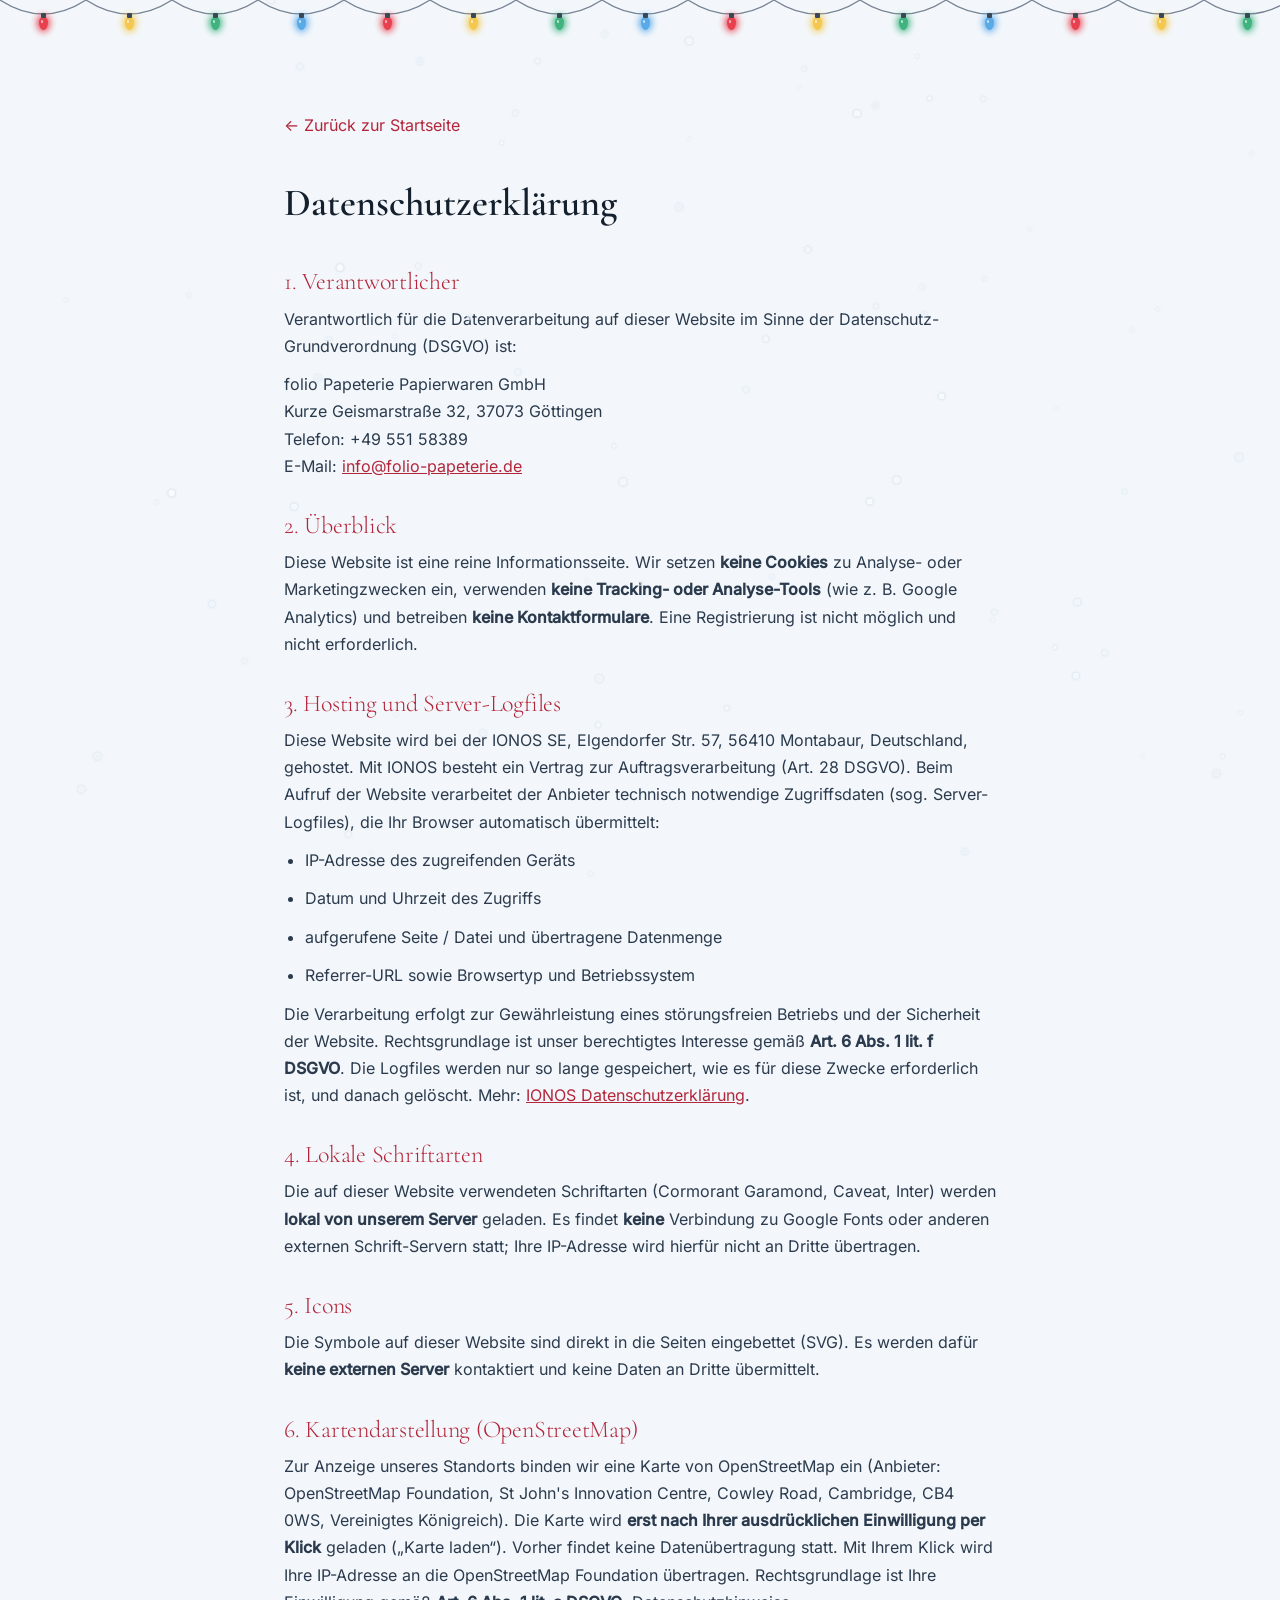
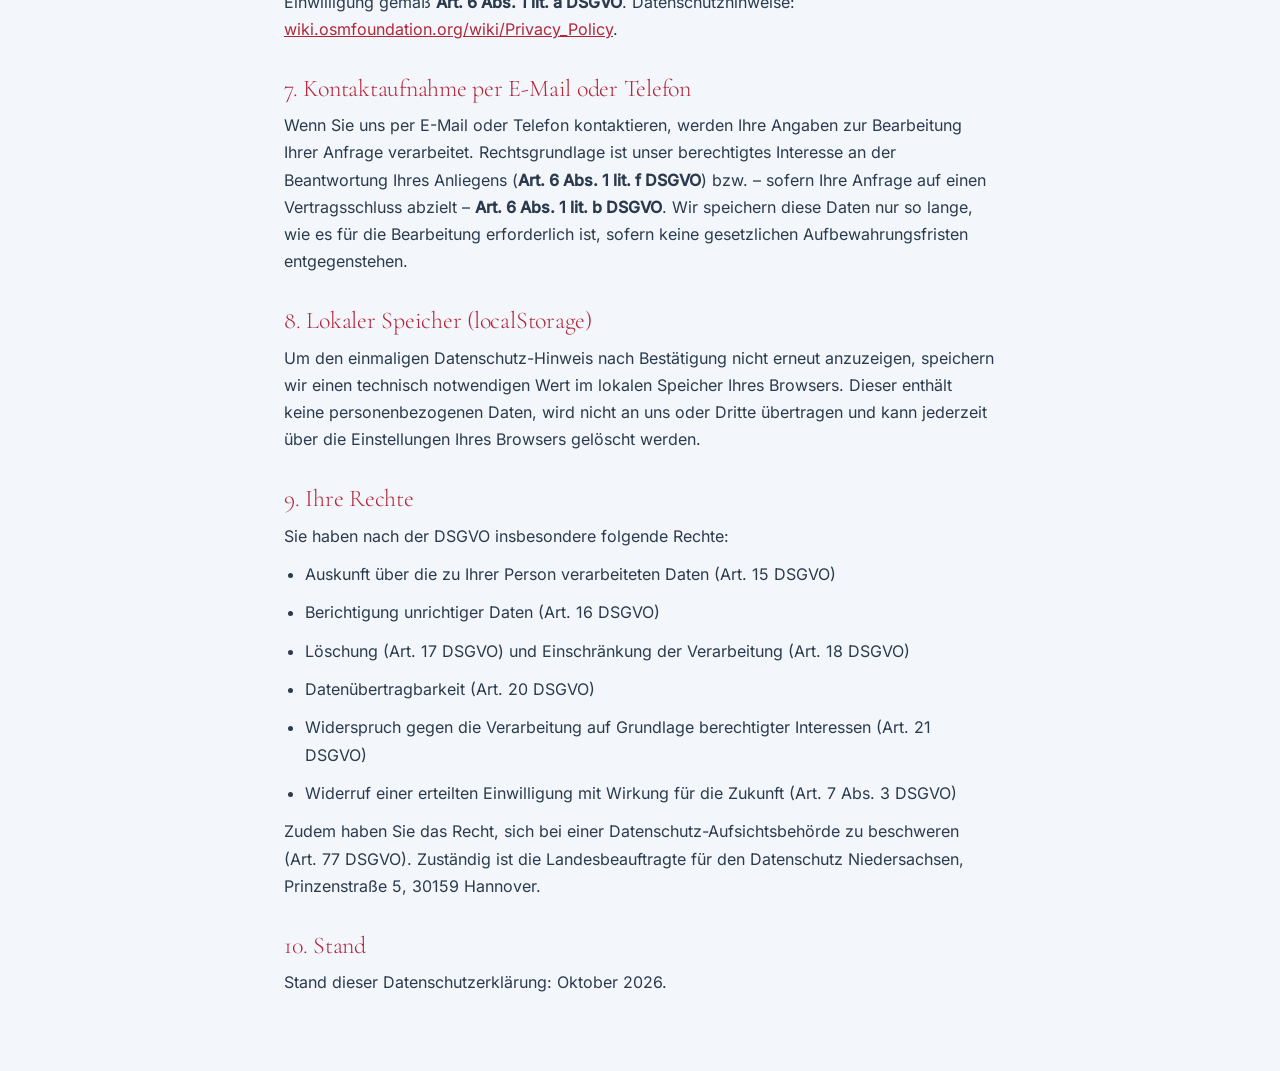
==== commit db3e6570: "Folio: IONOS hosting in privacy text, icon sprite build script for Font Awesome Pro SVGs Co-Authored" ====
--- a/datenschutz.html
+++ b/datenschutz.html
@@ -36,12 +36,10 @@
 
     <h2>3. Hosting und Server-Logfiles</h2>
     <p>
-      Diese Website wird bei einem Hosting-Anbieter (Auftragsverarbeiter) betrieben. Beim Aufruf
+      Diese Website wird bei der IONOS SE, Elgendorfer Str. 57, 56410 Montabaur, Deutschland, gehostet. Mit IONOS besteht ein Vertrag zur Auftragsverarbeitung (Art. 28 DSGVO). Beim Aufruf
       der Website verarbeitet der Anbieter technisch notwendige Zugriffsdaten (sog. Server-Logfiles),
       die Ihr Browser automatisch übermittelt:
     </p>
-    <!-- TODO Inhaberin: Namen des Hosting-Anbieters, Speicherdauer der Logfiles und Hinweis auf den
-         Auftragsverarbeitungsvertrag (Art. 28 DSGVO) sowie ggf. Drittlandtransfer hier ergänzen. -->
     <ul>
       <li>IP-Adresse des zugreifenden Geräts</li>
       <li>Datum und Uhrzeit des Zugriffs</li>
@@ -51,7 +49,8 @@
     <p>
       Die Verarbeitung erfolgt zur Gewährleistung eines störungsfreien Betriebs und der Sicherheit
       der Website. Rechtsgrundlage ist unser berechtigtes Interesse gemäß
-      <strong>Art. 6 Abs. 1 lit. f DSGVO</strong>.
+      <strong>Art. 6 Abs. 1 lit. f DSGVO</strong>. Die Logfiles werden nur so lange gespeichert, wie es für diese
+      Zwecke erforderlich ist, und danach gelöscht. Mehr: <a href="https://www.ionos.de/terms-gtc/datenschutzerklaerung/" target="_blank" rel="noopener">IONOS Datenschutzerklärung</a>.
     </p>
 
     <h2>4. Lokale Schriftarten</h2>
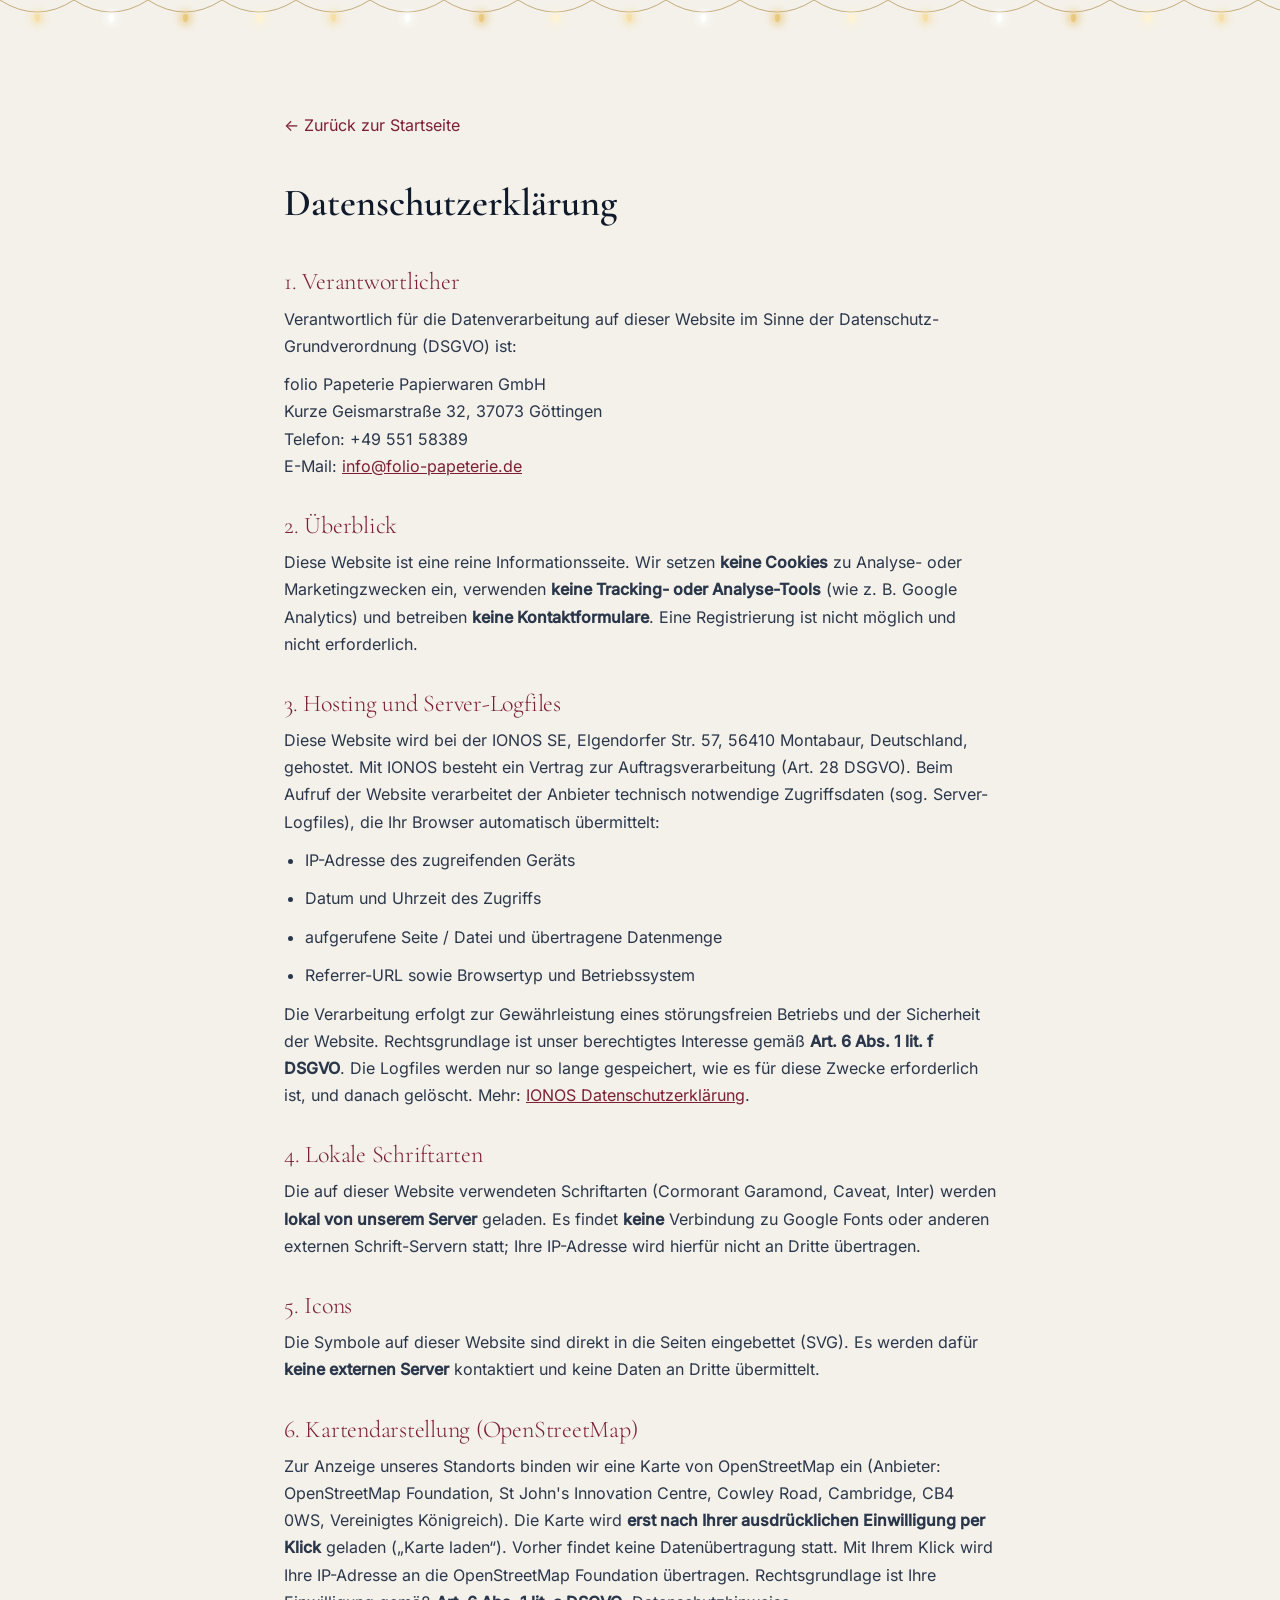
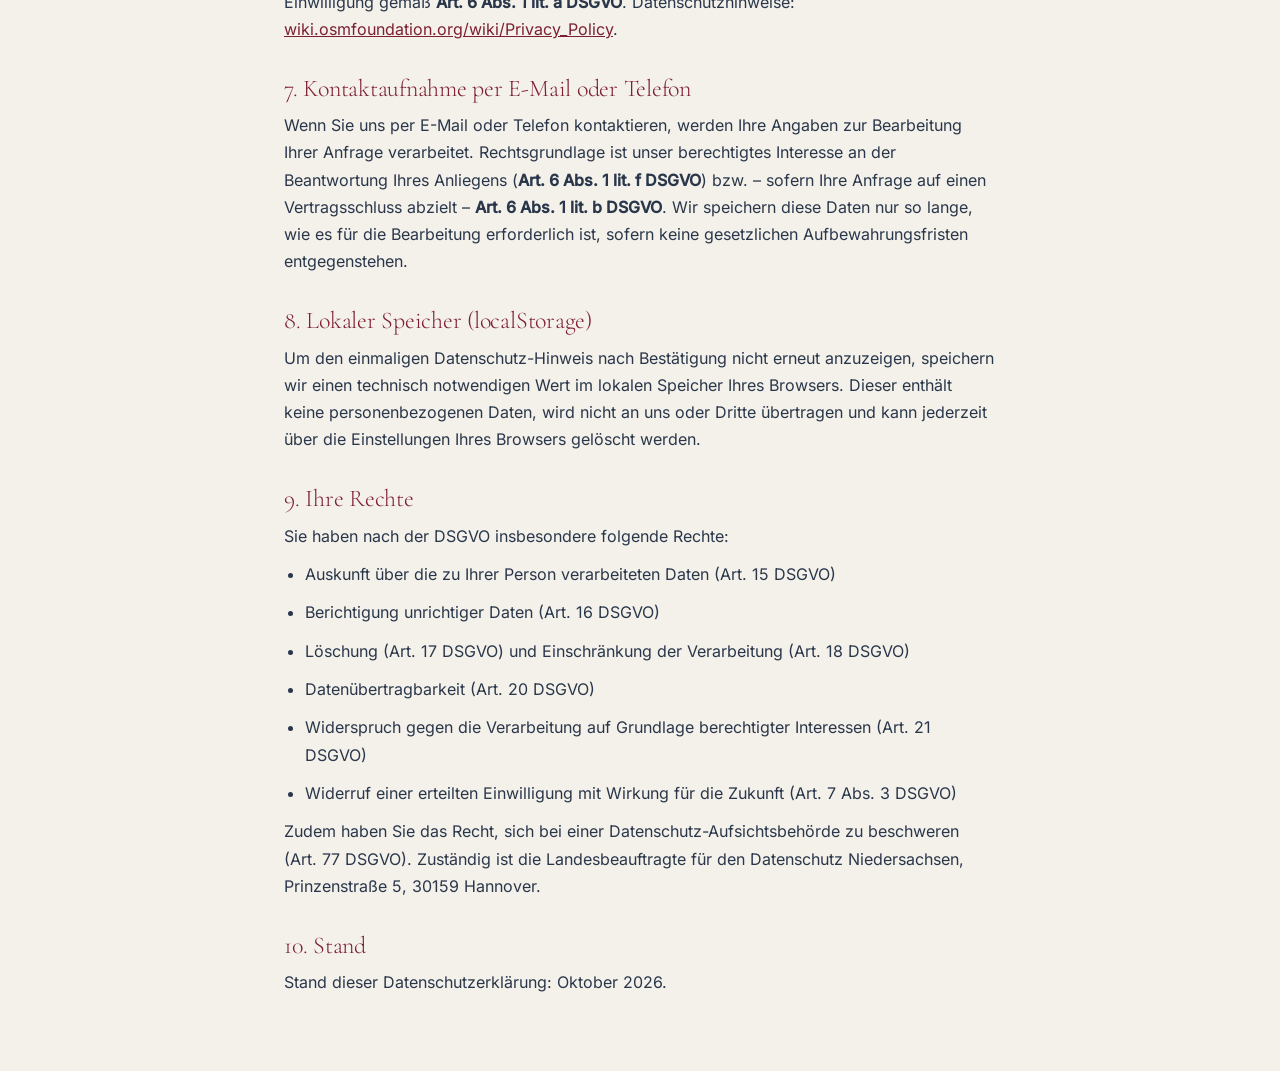
==== commit a348d465: "Add favicon (SVG, ICO, apple-touch-icon) Co-Authored-By: Claude Sonnet 5.5 <noreply@anthropic.com> C" ====
--- a/datenschutz.html
+++ b/datenschutz.html
@@ -5,6 +5,9 @@
   <meta name="viewport" content="width=device-width, initial-scale=1.0">
   <title>Datenschutzerklärung – folio Papeterie</title>
   <meta name="robots" content="index, follow">
+  <link rel="icon" href="favicon.svg" type="image/svg+xml">
+  <link rel="icon" href="favicon.ico" sizes="48x48">
+  <link rel="apple-touch-icon" href="apple-touch-icon.png">
   <link rel="stylesheet" href="fonts.css">
   <link rel="stylesheet" href="style.css">
   <link rel="stylesheet" href="winter.css">
--- a/style.css
+++ b/style.css
@@ -53,8 +53,7 @@
   transition: background .4s, box-shadow .4s;
 }
 #nav.scrolled {
-  background: rgba(245,240,232,.95);
-  backdrop-filter: blur(8px);
+  background: rgba(245,240,232,.97);
   box-shadow: 0 1px 0 var(--border);
 }
 .nav-inner {
@@ -318,7 +317,6 @@
   display: flex; align-items: center; gap: .5rem;
   position: absolute; bottom: 0; left: 0; right: 0;
   background: rgba(28,23,16,.85);
-  backdrop-filter: blur(4px);
   color: var(--gold); text-decoration: none;
   font-size: .85rem; letter-spacing: .09em; text-transform: uppercase;
   padding: .7rem 1rem;
@@ -541,3 +539,95 @@
 .legal-page a { color: var(--red); }
 .legal-back { display: inline-block; margin-bottom: 2rem; color: var(--muted); text-decoration: none; }
 .legal-back:hover { color: var(--gold); }
+
+/* ═══ Rework: refined layout, mobile nav, gallery, lightbox ═════════════════ */
+:focus-visible { outline: 2px solid var(--gold); outline-offset: 3px; }
+::selection { background: var(--gold); color: var(--ink); }
+img { max-width: 100%; }
+
+#sortiment, #galerie, #besuch { position: relative; overflow: hidden; }
+#galerie { background: var(--cream); }
+#galerie .container { padding-top: 2rem; padding-bottom: 2rem; }
+
+/* Nav */
+.logo img { height: 36px; width: auto; display: block; }
+.nav-links a { position: relative; padding: .3rem 0; }
+.nav-links a::after {
+  content: ""; position: absolute; left: 0; right: 0; bottom: 0; height: 1px;
+  background: var(--gold); transform: scaleX(0); transform-origin: left; transition: transform .3s;
+}
+.nav-links a:hover::after { transform: scaleX(1); }
+.nav-toggle { display: none; }
+
+/* Headings & rhythm */
+h2 { margin-bottom: 2.4rem; }
+.label { letter-spacing: .02em; }
+.hero-sub { max-width: 46ch; line-height: 1.75; }
+#hero h1 { text-wrap: balance; }
+#sortiment { padding: 6rem 0 7rem; }
+.card { transition: border-color .3s, transform .3s, box-shadow .3s; }
+.card:hover { box-shadow: 0 16px 40px rgba(28,23,16,.08); }
+.card p { line-height: 1.7; }
+
+/* Gallery */
+.masonry { columns: 3; column-gap: 1rem; }
+.gal-img { transition: opacity .25s, transform .4s; }
+.gal-img:hover { opacity: .9; }
+@media (max-width: 900px) { .masonry { columns: 2; } }
+
+/* Lightbox */
+.lightbox {
+  position: fixed; inset: 0; z-index: 999; cursor: zoom-out;
+  background: rgba(10,10,12,.94);
+  display: flex; align-items: center; justify-content: center;
+}
+.lightbox[hidden] { display: none; }
+.lightbox img { max-width: min(88vw, 1400px); max-height: 88vh; object-fit: contain; cursor: default;  }
+.lb-btn {
+  position: absolute; background: none; border: 0; color: #fff; cursor: pointer;
+  font-size: 2rem; line-height: 1; padding: 1rem; opacity: .75; transition: opacity .2s;
+}
+.lb-btn:hover { opacity: 1; }
+.lb-prev { left: .5rem; } .lb-next { right: .5rem; }
+.lb-close { top: .5rem; right: .5rem; font-size: 2.6rem; }
+.lb-count {
+  position: absolute; bottom: 1.2rem; left: 50%; transform: translateX(-50%);
+  color: rgba(255,255,255,.75); font-size: .85rem; letter-spacing: .15em;
+}
+
+/* Besuch */
+.map-embed { width: 100%; max-width: 480px; justify-self: end; }
+.map-embed iframe { width: 100%; }
+
+/* Mobile */
+@media (max-width: 860px) {
+  .nav-inner { padding: .9rem 1.25rem; gap: .75rem; }
+  .nav-cta { margin-left: auto; }
+  .nav-toggle {
+    display: flex; flex-direction: column; justify-content: center; gap: 6px;
+    width: 40px; height: 40px; padding: 0 9px; background: none; border: 0; cursor: pointer;
+  }
+  .nav-toggle span { display: block; height: 1.5px; background: var(--ink); transition: transform .3s; }
+  #nav.menu-open .nav-toggle span:first-child { transform: translateY(3.75px) rotate(45deg); }
+  #nav.menu-open .nav-toggle span:last-child  { transform: translateY(-3.75px) rotate(-45deg); }
+  .nav-links {
+    display: flex; flex-direction: column; gap: 0;
+    position: absolute; top: 100%; left: 0; right: 0;
+    background: var(--cream); border-bottom: 1px solid var(--border);
+    max-height: 0; overflow: hidden; visibility: hidden;
+    transition: max-height .35s ease, visibility 0s .35s;
+  }
+  #nav.menu-open { background: var(--cream); }
+  #nav.menu-open .nav-links { max-height: 240px; visibility: visible; transition: max-height .35s ease; }
+  .nav-links li a { display: block; padding: 1rem 1.25rem; }
+  .nav-links a::after { display: none; }
+  .container { padding: 0 1.25rem; }
+  section { padding: 4.5rem 0; }
+  #sortiment { padding: 4rem 0 4.5rem; }
+  .hero-inner { padding: 0 1.25rem; }
+  .hero-ctas { flex-wrap: wrap; }
+  .map-embed { justify-self: stretch; max-width: none; }
+  blockquote { font-size: 1.25rem; padding: 2rem 1.5rem; }
+}
+@media (max-width: 560px) { .masonry { columns: 1; } .lb-prev, .lb-next { padding: .6rem; } }
+.map-consent { margin-bottom: 2.9rem; border-radius: 0; }
--- a/winter.css
+++ b/winter.css
@@ -1,64 +1,106 @@
-/* ── Snowy Winter theme ──────────────────────────────────────────────────────
+/* ── Winter theme · "Winterlicher Salon" ─────────────────────────────────────
    Opt-in seasonal layer. Active only when <html data-theme="winter"> is set
-   (winter.js does this automatically 1 Dec – 6 Jan, or via ?theme=winter).
-   Everything is scoped, so removing the <link> restores the normal look.
+   (winter.js does this automatically 29 Oct – 6 Jan, or via ?theme=winter).
+   Palette: ivory paper, deep midnight navy, champagne gold, a single
+   burgundy accent. Everything is scoped; removing the <link> restores the
+   normal look.
    ─────────────────────────────────────────────────────────────────────────── */
 
 html[data-theme="winter"] {
-  --cream:    #f3f7fb;   /* fresh snow */
-  --parchment:#e2ebf4;   /* frosted blue-white */
-  --ink:      #14202e;   /* midnight */
-  --ink-soft: #2b3b4d;
-  --muted:    #5a6b7d;
-  --red:      #b3263a;   /* cranberry */
-  --green:    #2f6b4f;   /* fir */
-  --gold:     #c9a24a;   /* candle gold */
-  --border:   rgba(20,32,46,.12);
+  --cream:    #f4f1ea;   /* ivory */
+  --parchment:#e9e6df;   /* frosted linen */
+  --ink:      #0f1a2b;   /* midnight navy */
+  --ink-soft: #2a374b;
+  --muted:    #67717f;
+  --red:      #7d1f33;   /* burgundy */
+  --green:    #26433a;   /* deep fir */
+  --gold:     #b08d4c;   /* champagne gold */
+  --border:   rgba(15,26,43,.13);
   --snow:     #ffffff;
+  --navy-2:   #16243a;
 }
 
-/* Nav */
-html[data-theme="winter"] #nav.scrolled { background: rgba(243,247,251,.95); }
+html[data-theme="winter"] body { background: var(--cream); }
 
-/* Hardcoded warm tints from style.css → cool equivalents */
-html[data-theme="winter"] .polaroid { background: #fbfdff; }
-html[data-theme="winter"] .polaroid figcaption { color: #3b4b5c; }
+/* Nav: frosted ivory, gold hairline */
+html[data-theme="winter"] #nav.scrolled {
+  background: rgba(244,241,234,.9);
+  box-shadow: 0 1px 0 rgba(176,141,76,.35);
+}
+html[data-theme="winter"] .nav-cta { background: var(--ink); color: var(--cream); }
+html[data-theme="winter"] .nav-cta:hover { background: var(--gold); color: var(--ink); }
+
+/* Hero: moonlit ivory with a faint champagne glow */
+html[data-theme="winter"] #hero {
+  background:
+    radial-gradient(ellipse 60% 50% at 78% 38%, rgba(176,141,76,.14), transparent 70%),
+    linear-gradient(180deg, #e6e9ee 0%, var(--cream) 70%);
+}
+html[data-theme="winter"] #hero h1 { font-weight: 300; letter-spacing: -.015em; }
+html[data-theme="winter"] #hero h1 em { color: var(--red); }
+html[data-theme="winter"] .hero-since {
+  font-family: var(--ff-serif); font-style: italic; font-size: 1.2rem;
+  letter-spacing: .14em; color: var(--gold);
+}
+html[data-theme="winter"] .btn-primary { background: var(--ink); }
+html[data-theme="winter"] .btn-primary:hover { background: var(--gold); color: var(--ink); }
+html[data-theme="winter"] .hero-link { color: var(--ink-soft); border-bottom-color: rgba(176,141,76,.5); }
+html[data-theme="winter"] .hero-link:hover { color: var(--gold); border-color: var(--gold); }
+
+/* Polaroids → gallery-style framed prints with a gold keyline */
+html[data-theme="winter"] .polaroid {
+  background: #fbfaf6;
+  box-shadow: 0 18px 40px rgba(15,26,43,.28), 0 0 0 1px rgba(176,141,76,.35);
+}
+html[data-theme="winter"] .polaroid figcaption {
+  font-family: var(--ff-serif); font-style: italic; font-size: 1rem; color: var(--ink-soft);
+}
+
+/* Section labels: small caps instead of handwriting */
+html[data-theme="winter"] .label,
+html[data-theme="winter"] .brands,
+html[data-theme="winter"] .info-block h4 {
+  font-family: var(--ff-serif); font-style: italic; letter-spacing: .08em; color: var(--gold);
+}
+html[data-theme="winter"] .label { font-size: 1.15rem; }
+
+/* Cards: ivory with a gold keyline that appears on hover */
+html[data-theme="winter"] .card,
+html[data-theme="winter"] .sortiment-card { background: #faf8f3; }
+html[data-theme="winter"] .card::before { background: var(--gold); height: 2px; }
+html[data-theme="winter"] .card:hover { box-shadow: 0 18px 44px rgba(15,26,43,.1); border-color: var(--gold); }
+html[data-theme="winter"] .card-icon .ico { color: var(--gold); }
+
+html[data-theme="winter"] blockquote { background: transparent; border-left: 0; box-shadow: none; }
+html[data-theme="winter"] .gal-img,
+html[data-theme="winter"] .gal-item { background: #faf8f3; }
+
+/* Besuch + footer: midnight navy, ivory type, gold detail */
+html[data-theme="winter"] #besuch,
+html[data-theme="winter"] footer {
+  background: linear-gradient(180deg, var(--navy-2), var(--ink));
+  border-top: 1px solid rgba(176,141,76,.4);
+}
+html[data-theme="winter"] #besuch .label,
+html[data-theme="winter"] .info-block h4 { color: #d6b877; }
 html[data-theme="winter"] .info-block p,
-html[data-theme="winter"] .hours td { color: rgba(243,247,251,.82); }
-html[data-theme="winter"] .hours tr.closed td { color: rgba(243,247,251,.3); }
-html[data-theme="winter"] .footer-links a { color: rgba(243,247,251,.4); }
-html[data-theme="winter"] .footer-imp { color: rgba(243,247,251,.35); }
+html[data-theme="winter"] .hours td { color: rgba(244,241,234,.82); }
+html[data-theme="winter"] .hours tr.closed td { color: rgba(244,241,234,.38); }
+html[data-theme="winter"] .footer-links a { color: rgba(244,241,234,.5); }
+html[data-theme="winter"] .footer-links a:hover { color: #d6b877; }
+html[data-theme="winter"] .footer-imp { color: rgba(244,241,234,.45); }
+html[data-theme="winter"] .footer-legal a { color: rgba(244,241,234,.55); border-color: rgba(244,241,234,.2); }
+html[data-theme="winter"] .footer-logo span { color: #d6b877; }
+html[data-theme="winter"] .map-embed { border-color: rgba(176,141,76,.4); }
+html[data-theme="winter"] .map-consent-btn { background: var(--gold); color: var(--ink); }
+html[data-theme="winter"] .map-consent-btn:hover { background: var(--cream); }
 
-/* Hero: soft sky-to-snow gradient */
-html[data-theme="winter"] #hero {
-  background: linear-gradient(180deg, #dbe8f4 0%, var(--cream) 62%);
+/* Gold ornament above every section label's heading */
+html[data-theme="winter"] section:not(#hero) h2::before {
+  content: "✦"; display: block; font-size: .9rem; color: var(--gold);
+  letter-spacing: 0; margin-bottom: .9rem; opacity: .9;
 }
-html[data-theme="winter"] #hero h1 em { color: var(--red); }
-html[data-theme="winter"] .hero-since { color: var(--gold); }
-
-/* Snow drifts on top of the darker sections and the footer */
-html[data-theme="winter"] #besuch,
-html[data-theme="winter"] footer { position: relative; }
-html[data-theme="winter"] #besuch::before,
-html[data-theme="winter"] footer::before {
-  content: "";
-  position: absolute; left: 0; right: 0; top: -1px; height: 22px;
-  background:
-    radial-gradient(circle at 12px 0, var(--snow) 11px, transparent 12px) 0 0 / 24px 22px repeat-x,
-    radial-gradient(circle at 30px 0, var(--snow) 14px, transparent 15px) 0 0 / 56px 22px repeat-x;
-  opacity: .96;
-  pointer-events: none;
-}
-html[data-theme="winter"] #besuch::before { top: 0; }
-html[data-theme="winter"] #besuch > .container,
-html[data-theme="winter"] #besuch > * { position: relative; }
-html[data-theme="winter"] #besuch::before { z-index: 1; }
-
-/* Little holly/snowflake touches on labels and the logo */
-html[data-theme="winter"] .logo::after { content: " ❄"; font-size: .7em; color: #7fb3e0; }
-html[data-theme="winter"] .btn-primary:hover,
-html[data-theme="winter"] .nav-cta { background: var(--red); }
-html[data-theme="winter"] .nav-cta:hover { background: var(--green); }
+html[data-theme="winter"] .container.narrow h2::before { content: none; }
 
 /* Snowfall canvas (created by winter.js) */
 #winter-snow {
@@ -66,76 +108,78 @@
   pointer-events: none; z-index: 150;
 }
 
-
-/* ── Fairy-light garland hanging under the nav (built by winter.js) ───────── */
+/* ── Fairy-light garland under the nav (built by winter.js) ────────────────── */
 #winter-lights {
-  position: absolute; left: 0; right: 0; top: 100%; height: 46px;
+  position: absolute; left: 0; right: 0; top: 100%; height: 40px;
   pointer-events: none; overflow: hidden; z-index: 1;
 }
 #winter-lights.is-fixed { position: fixed; top: 0; z-index: 200; }
-#winter-lights svg { position: absolute; left: 0; top: 0; width: 100%; height: 34px; }
-#winter-lights path { fill: none; stroke: #33445a; stroke-width: 1.3; opacity: .65; }
+#winter-lights svg { position: absolute; left: 0; top: 0; width: 100%; height: 30px; }
+#winter-lights path { fill: none; stroke: #b08d4c; stroke-width: 1; opacity: .7; }
 #winter-lights .bulb {
-  position: absolute; width: 9px; height: 13px; margin-left: -4.5px;
+  position: absolute; width: 5px; height: 8px; margin-left: -2.5px;
   border-radius: 50% 50% 50% 50% / 38% 38% 62% 62%;
-  background: var(--c); color: var(--c);
-  box-shadow: 0 0 7px 2px var(--c);
-  animation: winter-glow 2.8s ease-in-out infinite;
+  background: var(--c);
+  box-shadow: 0 0 9px 3px var(--c);
+  will-change: opacity;
+  animation: winter-glow 3.6s ease-in-out infinite;
   animation-delay: var(--d, 0s);
 }
-#winter-lights .bulb::before {            /* socket */
-  content: ""; position: absolute; top: -4px; left: 50%;
-  width: 5px; height: 5px; margin-left: -2.5px;
-  background: #3a4756; border-radius: 1px;
+@keyframes winter-glow { 0%, 100% { opacity: .55; } 50% { opacity: 1; } }
+
+@media (prefers-reduced-motion: reduce) {
+  #winter-lights .bulb { animation: none; opacity: 1; }
 }
-#winter-lights .bulb::after {             /* little highlight */
-  content: ""; position: absolute; top: 3px; left: 2px;
-  width: 2px; height: 3px; border-radius: 50%; background: rgba(255,255,255,.7);
-}
-@keyframes winter-glow {
-  0%, 100% { opacity: .6;  box-shadow: 0 0 3px 0 var(--c); }
-  50%      { opacity: 1;   box-shadow: 0 0 14px 5px var(--c); }
+.winter-calm #winter-lights .bulb { animation: none; opacity: 1; will-change: auto; }
+@media (prefers-reduced-motion: reduce) {
+  .winter-greet { animation: none; }
 }
 
-/* ── Snow caps on cards, buttons and polaroids ─────────────────────────────── */
-html[data-theme="winter"] .card,
-html[data-theme="winter"] .polaroid,
+/* ── Everywhere a little Christmas ─────────────────────────────────────────── */
+html[data-theme="winter"] .winter-greet {
+  font-family: var(--ff-serif); font-style: italic; font-size: 1.1rem;
+  color: var(--red); margin: -.4rem 0 .9rem; letter-spacing: .03em;
+}
+html[data-theme="winter"] .winter-greet::before,
+html[data-theme="winter"] .winter-greet::after { content: "✦"; color: var(--gold); font-size: .7em; margin: 0 .6em; vertical-align: .15em; }
+html[data-theme="winter"] .winter-greet--foot { color: #d6b877; margin: 0 0 .4rem; }
+
+/* Icons: gold with a burgundy/fir accent on hover */
+html[data-theme="winter"] .ico { color: var(--gold); }
+html[data-theme="winter"] .card-icon .ico { color: var(--red); }
+html[data-theme="winter"] .card:nth-child(even) .card-icon .ico { color: var(--green); }
+html[data-theme="winter"] #besuch .ico,
+html[data-theme="winter"] .footer-links .ico { color: #d6b877; }
+
+/* Holly-and-berries divider between sections */
+html[data-theme="winter"] section + section::before {
+  content: ""; display: block; height: 14px; margin: -7px auto 0; width: 120px; position: relative; z-index: 2;
+  background:
+    radial-gradient(circle 3px at 50% 50%, var(--red) 98%, transparent) ,
+    radial-gradient(circle 3px at calc(50% - 8px) 60%, var(--red) 98%, transparent),
+    radial-gradient(circle 3px at calc(50% + 8px) 60%, var(--red) 98%, transparent),
+    radial-gradient(ellipse 14px 5px at 10% 50%, var(--green) 98%, transparent),
+    radial-gradient(ellipse 14px 5px at 90% 50%, var(--green) 98%, transparent),
+    linear-gradient(90deg, transparent, rgba(176,141,76,.55) 25%, rgba(176,141,76,.55) 75%, transparent) center / 100% 1px no-repeat;
+}
+html[data-theme="winter"] #hero + section::before { display: none; }
+html[data-theme="winter"] #besuch::before,
+html[data-theme="winter"] .creator-section::before { filter: brightness(1.25); }
+
+/* Ribbon on card hover edge + baubles on the polaroids */
+html[data-theme="winter"] .card::after {
+  content: ""; position: absolute; top: -1px; right: 1.4rem; width: 14px; height: 26px;
+  background: linear-gradient(180deg, var(--red), #5f1626);
+  clip-path: polygon(0 0, 100% 0, 100% 100%, 50% 78%, 0 100%);
+  opacity: .9;
+}
+html[data-theme="winter"] .card:nth-child(even)::after { background: linear-gradient(180deg, var(--green), #17291f); }
+html[data-theme="winter"] .polaroid::after {
+  content: ""; position: absolute; top: -9px; left: 50%; width: 46px; height: 16px; margin-left: -23px;
+  background: rgba(125,31,51,.82); transform: rotate(-2deg); box-shadow: 0 1px 2px rgba(0,0,0,.2);   /* festive washi tape */
+}
 html[data-theme="winter"] .btn-primary,
-html[data-theme="winter"] .nav-cta,
-html[data-theme="winter"] .map-consent-btn { position: relative; }
+html[data-theme="winter"] .nav-cta { position: relative; }
 
-html[data-theme="winter"] .card::after,
-html[data-theme="winter"] .polaroid::after {
-  content: ""; position: absolute; left: -4px; right: -4px; top: -13px; height: 18px;
-  z-index: 3; pointer-events: none;
-  border-radius: 8px 8px 2px 2px;
-  background:
-    radial-gradient(circle at 9%  100%, #fff 9px,  transparent 9.7px),
-    radial-gradient(circle at 27% 100%, #fff 13px, transparent 13.7px),
-    radial-gradient(circle at 46% 100%, #fff 8px,  transparent 8.7px),
-    radial-gradient(circle at 64% 100%, #fff 12px, transparent 12.7px),
-    radial-gradient(circle at 85% 100%, #fff 9px,  transparent 9.7px),
-    linear-gradient(#fff, #fff) bottom / 100% 7px no-repeat;
-  filter: drop-shadow(0 1px 1px rgba(70,100,140,.3));
-}
-html[data-theme="winter"] .card:nth-child(even)::after { transform: scaleX(-1); }
-html[data-theme="winter"] .polaroid::after { top: -10px; height: 14px; left: 8px; right: 8px; transform: scale(.8); transform-origin: bottom; }
-
-html[data-theme="winter"] .btn-primary::after,
-html[data-theme="winter"] .nav-cta::after,
-html[data-theme="winter"] .map-consent-btn::after {
-  content: ""; position: absolute; left: -2px; right: -2px; top: -8px; height: 12px;
-  pointer-events: none;
-  border-radius: 6px 6px 1px 1px;
-  background:
-    radial-gradient(circle at 14% 100%, #fff 5px, transparent 5.6px),
-    radial-gradient(circle at 40% 100%, #fff 8px, transparent 8.6px),
-    radial-gradient(circle at 68% 100%, #fff 5px, transparent 5.6px),
-    radial-gradient(circle at 90% 100%, #fff 6px, transparent 6.6px),
-    linear-gradient(#fff, #fff) bottom / 100% 4px no-repeat;
-  filter: drop-shadow(0 1px 1px rgba(70,100,140,.3));
-}
-
-@media (prefers-reduced-motion: reduce) {
-  #winter-lights .bulb { animation: none; opacity: 1; box-shadow: 0 0 8px 2px var(--c); }
-}
+/* Cheaper compositing on weak machines */
+@media (max-width: 860px) { #winter-lights { height: 34px; } }
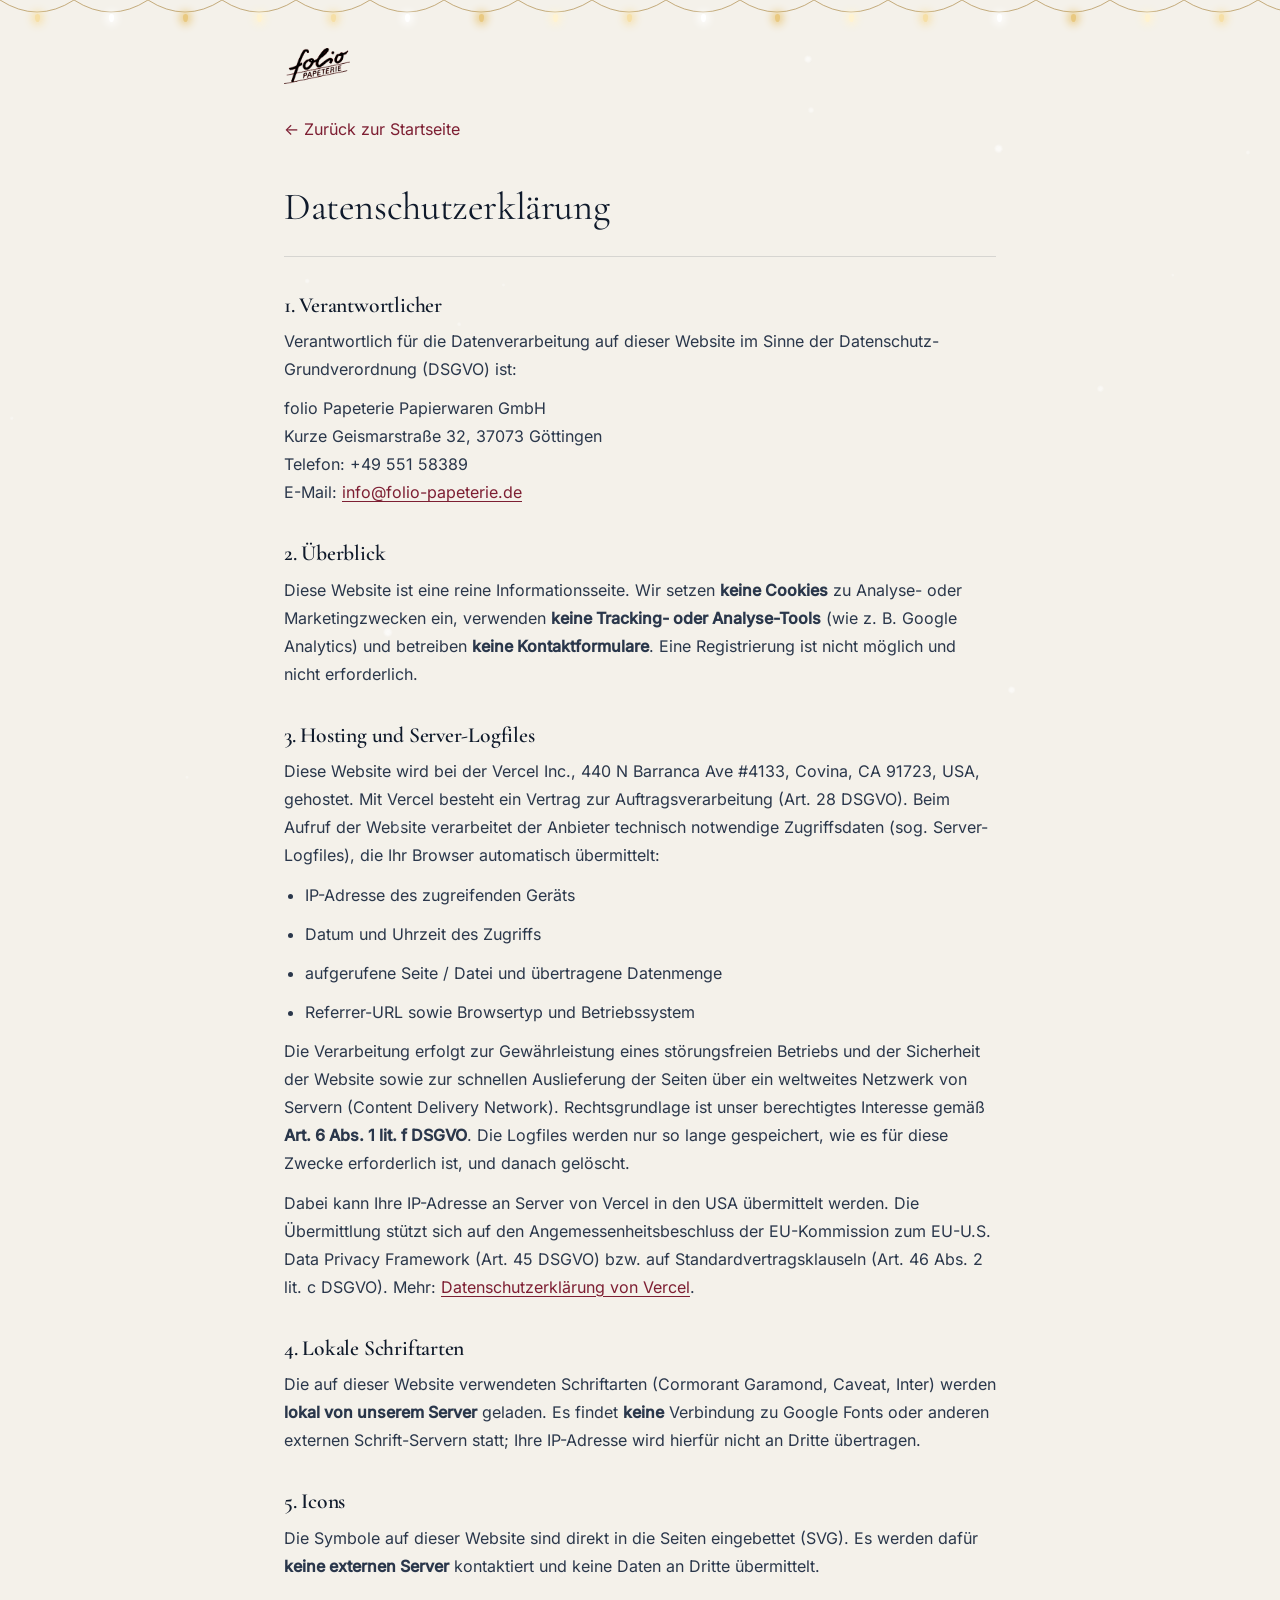
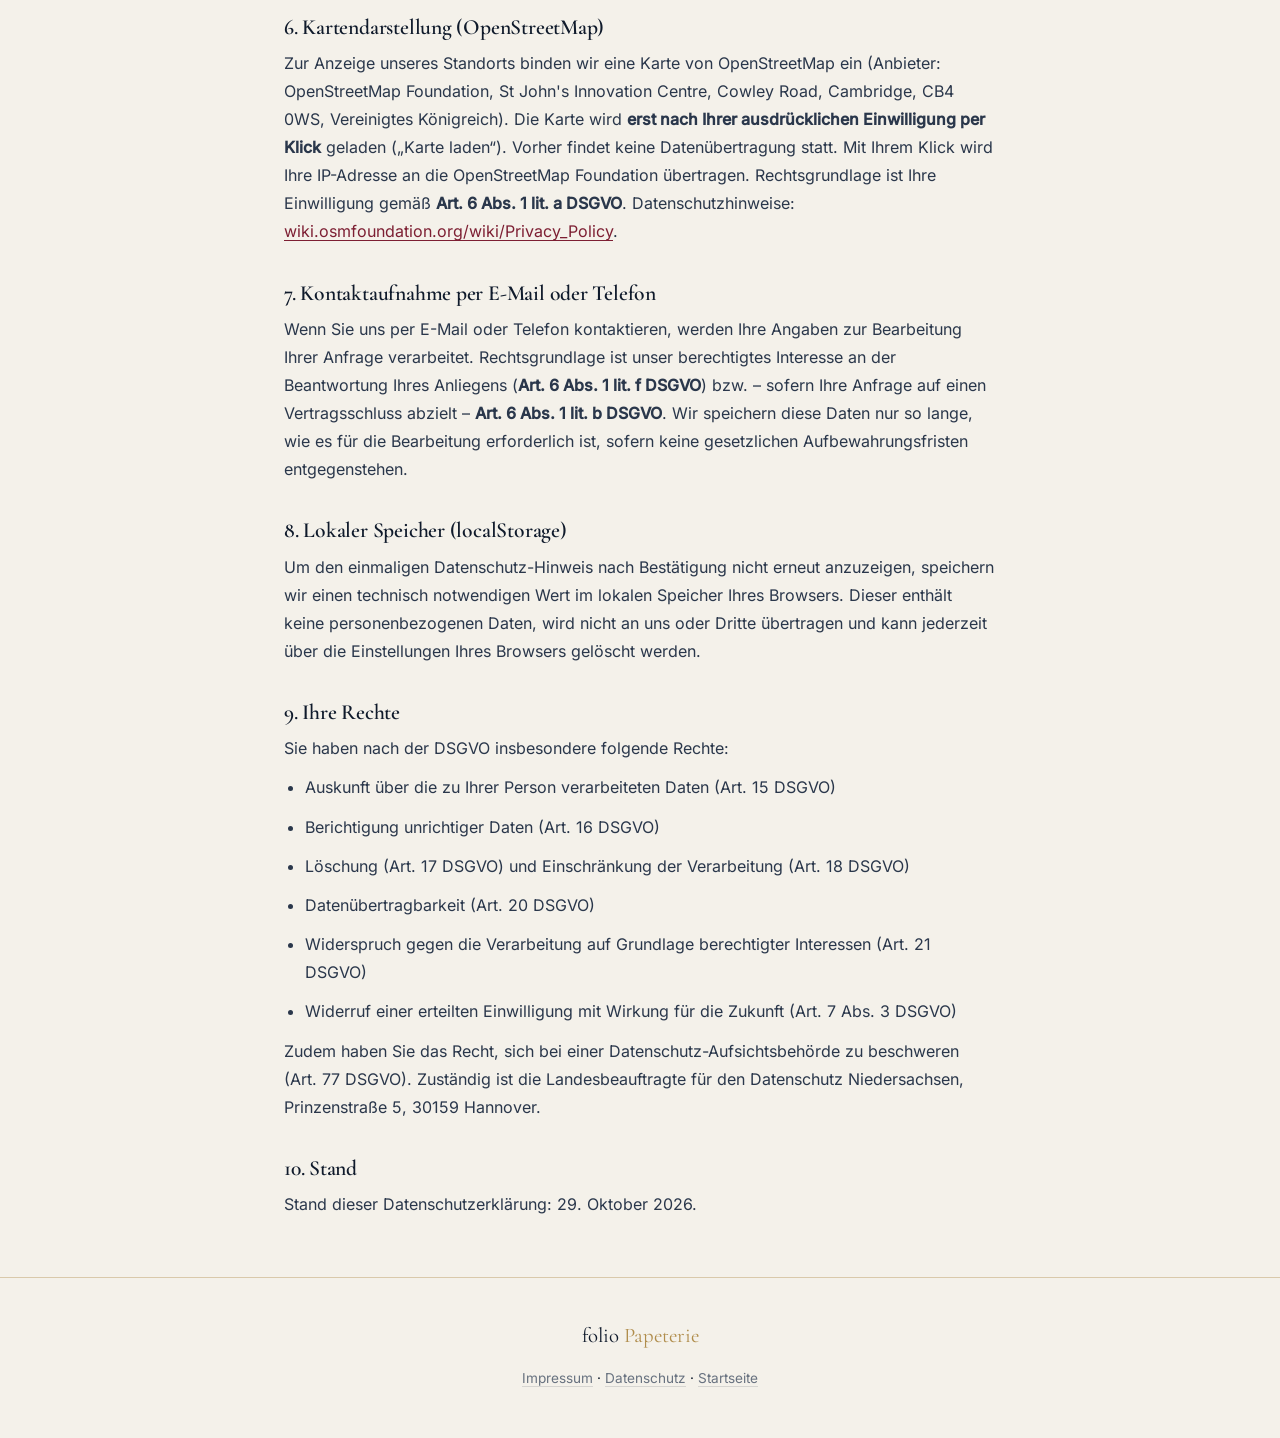
==== commit bde06237: "Fix legal pages: Vercel hosting in privacy policy, header/footer, cross-links, layout Co-Authored-By" ====
--- a/datenschutz.html
+++ b/datenschutz.html
@@ -13,6 +13,7 @@
   <link rel="stylesheet" href="winter.css">
 </head>
 <body>
+  <header class="legal-head"><a href="index.html" aria-label="folio Papeterie – zur Startseite"><img src="logo.png" alt="folio Papeterie"></a></header>
   <main class="legal-page">
     <a href="index.html" class="legal-back">&larr; Zurück zur Startseite</a>
     <h1>Datenschutzerklärung</h1>
@@ -39,7 +40,8 @@
 
     <h2>3. Hosting und Server-Logfiles</h2>
     <p>
-      Diese Website wird bei der IONOS SE, Elgendorfer Str. 57, 56410 Montabaur, Deutschland, gehostet. Mit IONOS besteht ein Vertrag zur Auftragsverarbeitung (Art. 28 DSGVO). Beim Aufruf
+      Diese Website wird bei der Vercel Inc., 440 N Barranca Ave #4133, Covina, CA 91723, USA,
+      gehostet. Mit Vercel besteht ein Vertrag zur Auftragsverarbeitung (Art. 28 DSGVO). Beim Aufruf
       der Website verarbeitet der Anbieter technisch notwendige Zugriffsdaten (sog. Server-Logfiles),
       die Ihr Browser automatisch übermittelt:
     </p>
@@ -51,9 +53,16 @@
     </ul>
     <p>
       Die Verarbeitung erfolgt zur Gewährleistung eines störungsfreien Betriebs und der Sicherheit
-      der Website. Rechtsgrundlage ist unser berechtigtes Interesse gemäß
-      <strong>Art. 6 Abs. 1 lit. f DSGVO</strong>. Die Logfiles werden nur so lange gespeichert, wie es für diese
-      Zwecke erforderlich ist, und danach gelöscht. Mehr: <a href="https://www.ionos.de/terms-gtc/datenschutzerklaerung/" target="_blank" rel="noopener">IONOS Datenschutzerklärung</a>.
+      der Website sowie zur schnellen Auslieferung der Seiten über ein weltweites Netzwerk von
+      Servern (Content Delivery Network). Rechtsgrundlage ist unser berechtigtes Interesse gemäß
+      <strong>Art. 6 Abs. 1 lit. f DSGVO</strong>. Die Logfiles werden nur so lange gespeichert,
+      wie es für diese Zwecke erforderlich ist, und danach gelöscht.
+    </p>
+    <p>
+      Dabei kann Ihre IP-Adresse an Server von Vercel in den USA übermittelt werden. Die
+      Übermittlung stützt sich auf den Angemessenheitsbeschluss der EU-Kommission zum
+      EU-U.S. Data Privacy Framework (Art. 45 DSGVO) bzw. auf Standardvertragsklauseln
+      (Art. 46 Abs. 2 lit. c DSGVO). Mehr: <a href="https://vercel.com/legal/privacy-policy" target="_blank" rel="noopener">Datenschutzerklärung von Vercel</a>.
     </p>
 
     <h2>4. Lokale Schriftarten</h2>
@@ -116,8 +125,12 @@
     </p>
 
     <h2>10. Stand</h2>
-    <p>Stand dieser Datenschutzerklärung: Oktober 2026.</p>
+    <p>Stand dieser Datenschutzerklärung: 29. Oktober 2026.</p>
   </main>
+  <footer class="legal-foot">
+    <p class="footer-logo">folio <span>Papeterie</span></p>
+    <p class="footer-legal"><a href="impressum.html">Impressum</a> &middot; <a href="datenschutz.html">Datenschutz</a> &middot; <a href="index.html">Startseite</a></p>
+  </footer>
   <script src="winter.js" defer></script>
 </body>
 </html>
--- a/style.css
+++ b/style.css
@@ -631,3 +631,16 @@
 }
 @media (max-width: 560px) { .masonry { columns: 1; } .lb-prev, .lb-next { padding: .6rem; } }
 .map-consent { margin-bottom: 2.9rem; border-radius: 0; }
+
+/* Legal pages: header, footer, readable measure */
+.legal-head { max-width: 760px; margin: 0 auto; padding: 3rem 1.5rem 0; }
+.legal-head img { height: 36px; width: auto; display: block; }
+.legal-page { padding-top: 2rem; padding-bottom: 3rem; }
+.legal-page h1 { font-weight: 400; letter-spacing: -.01em; padding-bottom: 1rem; border-bottom: 1px solid var(--border); }
+.legal-page h2 { color: var(--ink); font-size: 1.35rem; font-weight: 600; margin: 2.2rem 0 .6rem; }
+.legal-page p, .legal-page li { line-height: 1.75; overflow-wrap: anywhere; }
+.legal-page a { text-underline-offset: 3px; }
+.legal-foot { text-align: center; padding: 2.5rem 1.5rem 3rem; border-top: 1px solid var(--border); background: transparent; }
+.legal-foot .footer-logo { color: var(--ink); font-size: 1.3rem; }
+.legal-foot .footer-logo span { color: var(--red); }
+@media (max-width: 560px) { .legal-page h1 { font-size: 1.9rem; } }
--- a/winter.css
+++ b/winter.css
@@ -183,3 +183,70 @@
 
 /* Cheaper compositing on weak machines */
 @media (max-width: 860px) { #winter-lights { height: 34px; } }
+
+/* ── Snow caps (spans created by winter.js) ─────────────────────────────────── */
+html[data-theme="winter"] .btn-primary,
+html[data-theme="winter"] .nav-cta,
+html[data-theme="winter"] .map-consent-btn,
+html[data-theme="winter"] .card { position: relative; }
+
+.snow-cap {
+  position: absolute; left: -2px; right: -2px; top: -7px; height: 11px;
+  pointer-events: none; z-index: 4; transform-origin: bottom center;
+  border-radius: 6px 6px 2px 2px;
+  filter: drop-shadow(0 1px 1px rgba(70,100,140,.45));
+  background:
+    radial-gradient(circle at 12% 100%, #fff 4px, transparent 4.6px),
+    radial-gradient(circle at 36% 100%, #fff 6.5px, transparent 7px),
+    radial-gradient(circle at 63% 100%, #fff 4.5px, transparent 5px),
+    radial-gradient(circle at 88% 100%, #fff 5.5px, transparent 6px),
+    linear-gradient(#fff, #e9f0f8) bottom / 100% 4px no-repeat;
+}
+/* cards */
+.snow-cap--big { left: -5px; right: -5px; top: -12px; height: 18px; border-radius: 8px 8px 2px 2px;
+  background:
+    radial-gradient(circle at 8%  100%, #fff 7px, transparent 7.6px),
+    radial-gradient(circle at 26% 100%, #fff 11px, transparent 11.6px),
+    radial-gradient(circle at 47% 100%, #fff 7px, transparent 7.6px),
+    radial-gradient(circle at 66% 100%, #fff 10px, transparent 10.6px),
+    radial-gradient(circle at 87% 100%, #fff 8px, transparent 8.6px),
+    linear-gradient(#fff, #e9f0f8) bottom / 100% 6px no-repeat;
+}
+.snow-cap.shed { animation: snow-shed .5s ease-out; }
+@keyframes snow-shed {
+  0%   { transform: scaleY(1); }
+  30%  { transform: scaleY(.55) translateY(1px); }
+  100% { transform: scaleY(1); }
+}
+@media (prefers-reduced-motion: reduce) { .snow-cap.shed { animation: none; } }
+
+/* Buttons: just a light dusting, small */
+.btn-primary > .snow-cap { left: 4px; right: 4px; top: -5px; height: 7px; filter: none; opacity: .95;
+  background:
+    radial-gradient(circle at 20% 100%, #fff 3px, transparent 3.5px),
+    radial-gradient(circle at 55% 100%, #fff 4.5px, transparent 5px),
+    radial-gradient(circle at 85% 100%, #fff 3px, transparent 3.5px),
+    linear-gradient(#fff, #fff) bottom / 100% 2px no-repeat; }
+.nav-cta > .snow-cap, .map-consent-btn > .snow-cap { display: none; }
+
+/* Soft drifts piling up at the edges of the dark sections (static, free) */
+html[data-theme="winter"] #besuch { position: relative; }
+html[data-theme="winter"] #besuch::after,
+html[data-theme="winter"] footer::after {
+  content: ""; position: absolute; left: 0; right: 0; top: 0; height: 26px; pointer-events: none;
+  background:
+    radial-gradient(ellipse 90px 22px at 10% 0, #f4f1ea 98%, transparent) ,
+    radial-gradient(ellipse 140px 28px at 32% 0, #f4f1ea 98%, transparent),
+    radial-gradient(ellipse 80px 18px at 55% 0, #f4f1ea 98%, transparent),
+    radial-gradient(ellipse 120px 26px at 78% 0, #f4f1ea 98%, transparent),
+    radial-gradient(ellipse 100px 20px at 98% 0, #f4f1ea 98%, transparent);
+}
+html[data-theme="winter"] footer { position: relative; }
+html[data-theme="winter"] #besuch::before { display: none; }
+
+html[data-theme="winter"] .legal-page h2 { color: var(--ink); }
+html[data-theme="winter"] .legal-foot { background: transparent; border-top: 1px solid rgba(176,141,76,.4); }
+html[data-theme="winter"] .legal-foot .footer-logo span { color: var(--gold); }
+html[data-theme="winter"] .legal-foot .footer-legal a { color: var(--muted); border-color: var(--border); }
+html[data-theme="winter"] .legal-foot::after, html[data-theme="winter"] footer.legal-foot::before { content: none; }
+html[data-theme="winter"] .legal-foot .winter-greet--foot { color: var(--red); }
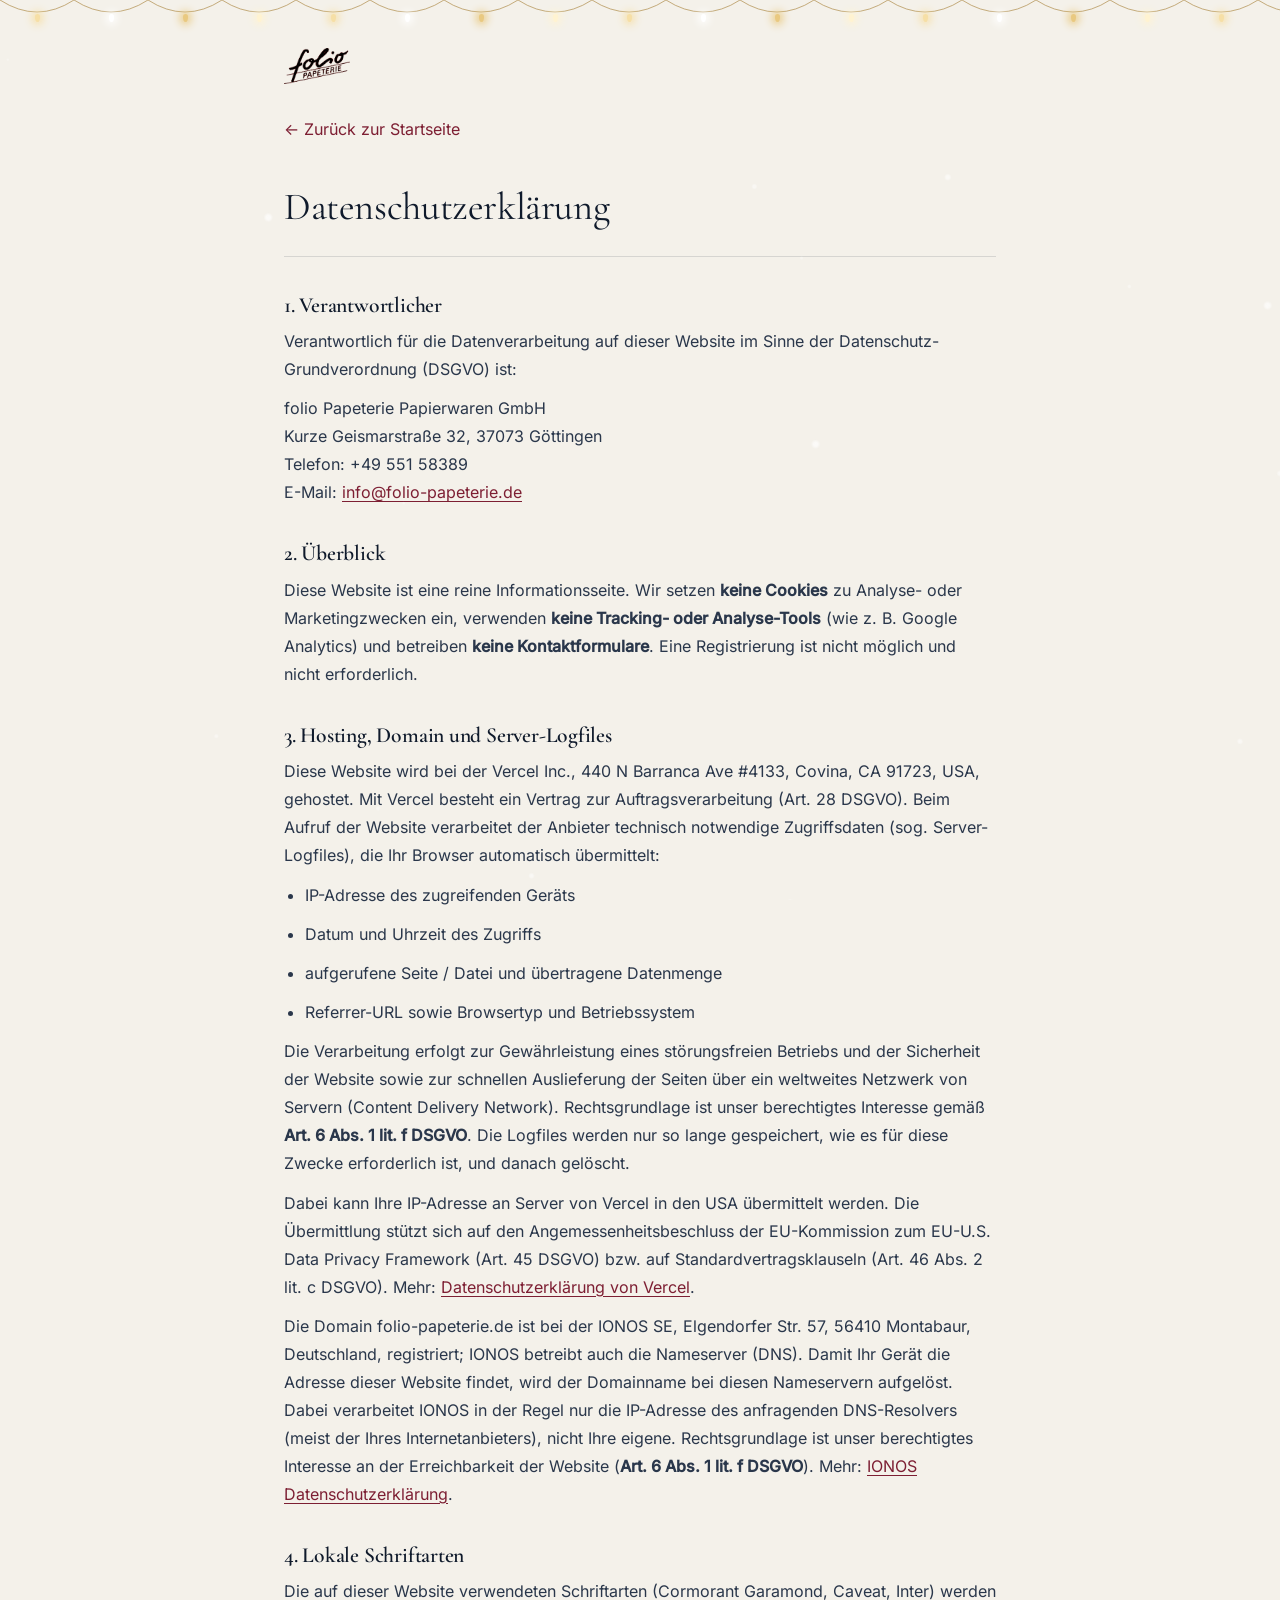
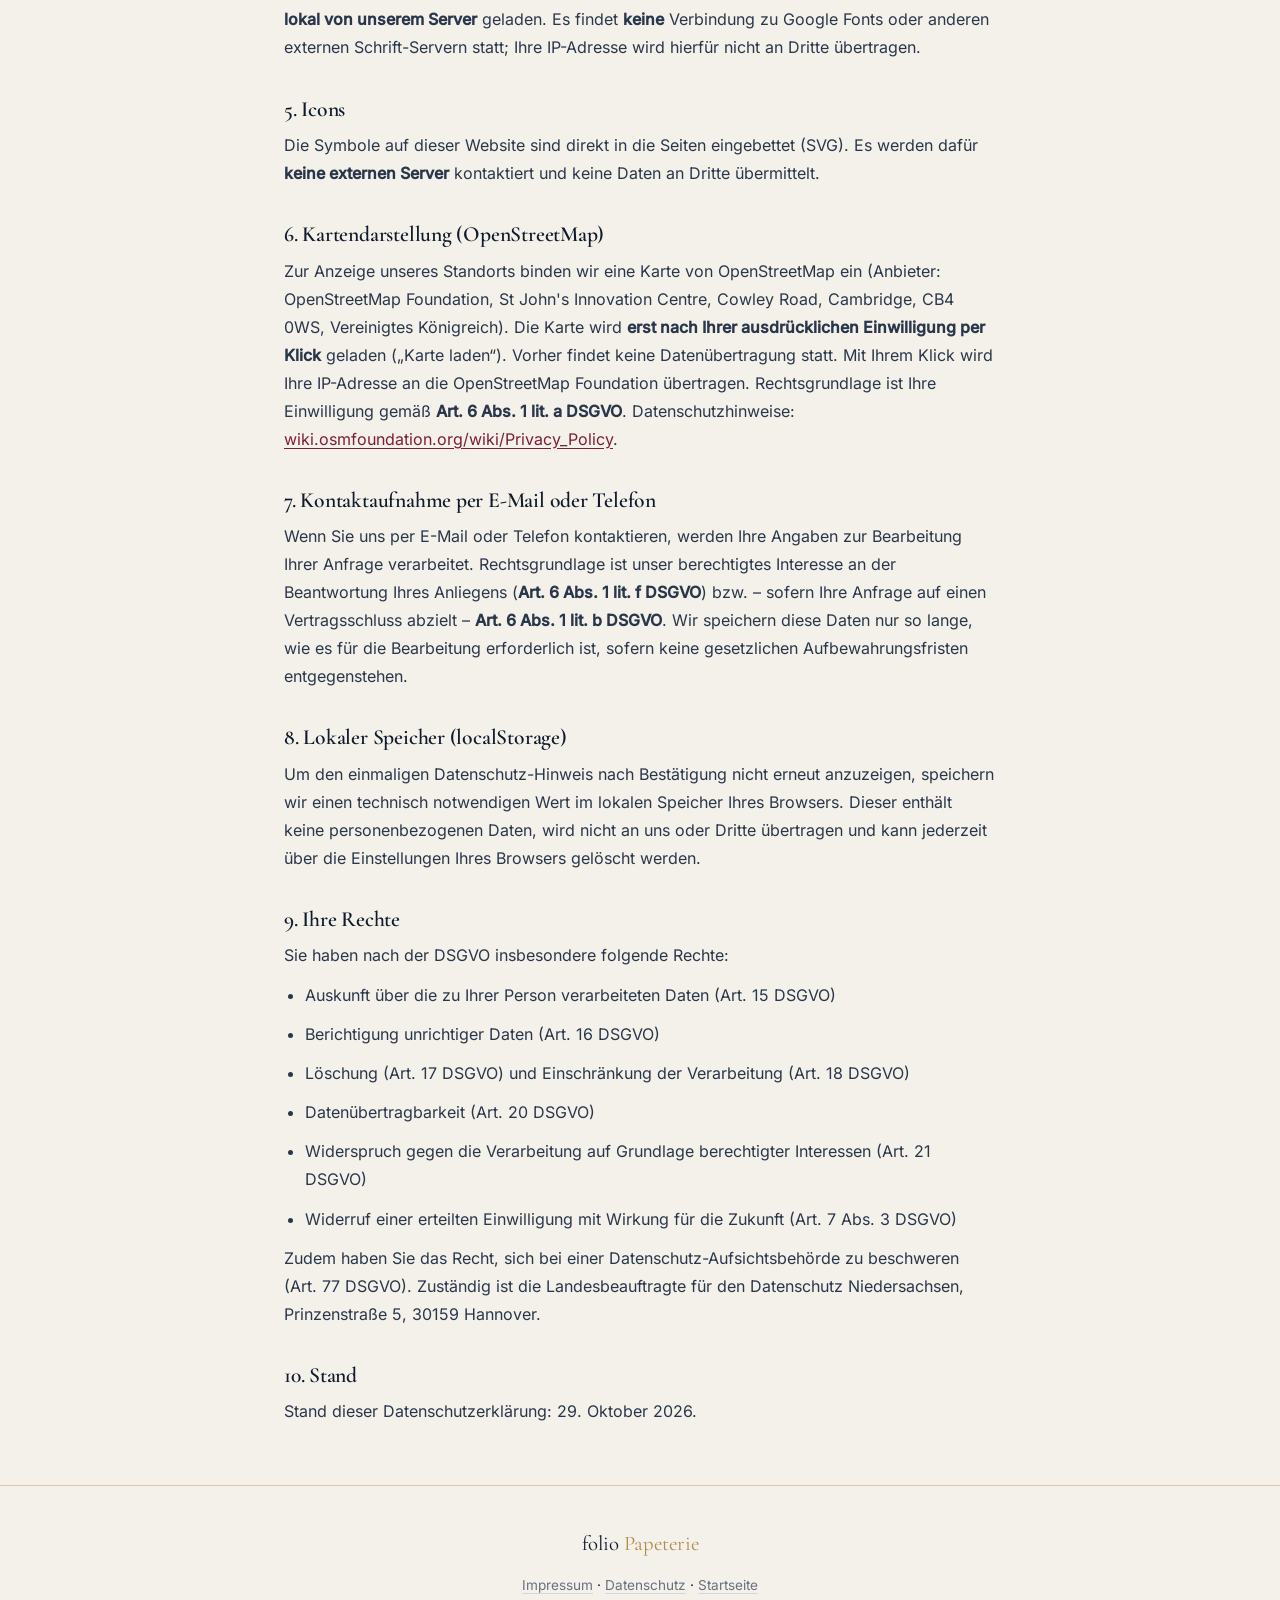
==== commit 79e97c60: "Privacy policy: domain and DNS remain at IONOS Co-Authored-By: Claude Opus 5.5 <noreply@anthropic.co" ====
--- a/datenschutz.html
+++ b/datenschutz.html
@@ -38,7 +38,7 @@
       Registrierung ist nicht möglich und nicht erforderlich.
     </p>
 
-    <h2>3. Hosting und Server-Logfiles</h2>
+    <h2>3. Hosting, Domain und Server-Logfiles</h2>
     <p>
       Diese Website wird bei der Vercel Inc., 440 N Barranca Ave #4133, Covina, CA 91723, USA,
       gehostet. Mit Vercel besteht ein Vertrag zur Auftragsverarbeitung (Art. 28 DSGVO). Beim Aufruf
@@ -63,6 +63,16 @@
       Übermittlung stützt sich auf den Angemessenheitsbeschluss der EU-Kommission zum
       EU-U.S. Data Privacy Framework (Art. 45 DSGVO) bzw. auf Standardvertragsklauseln
       (Art. 46 Abs. 2 lit. c DSGVO). Mehr: <a href="https://vercel.com/legal/privacy-policy" target="_blank" rel="noopener">Datenschutzerklärung von Vercel</a>.
+    </p>
+
+    <p>
+      Die Domain folio-papeterie.de ist bei der IONOS SE, Elgendorfer Str. 57, 56410 Montabaur,
+      Deutschland, registriert; IONOS betreibt auch die Nameserver (DNS). Damit Ihr Gerät die Adresse
+      dieser Website findet, wird der Domainname bei diesen Nameservern aufgelöst. Dabei verarbeitet
+      IONOS in der Regel nur die IP-Adresse des anfragenden DNS-Resolvers (meist der Ihres
+      Internetanbieters), nicht Ihre eigene. Rechtsgrundlage ist unser berechtigtes Interesse an
+      der Erreichbarkeit der Website (<strong>Art. 6 Abs. 1 lit. f DSGVO</strong>). Mehr:
+      <a href="https://www.ionos.de/terms-gtc/datenschutzerklaerung/" target="_blank" rel="noopener">IONOS Datenschutzerklärung</a>.
     </p>
 
     <h2>4. Lokale Schriftarten</h2>
--- a/winter.css
+++ b/winter.css
@@ -184,64 +184,14 @@
 /* Cheaper compositing on weak machines */
 @media (max-width: 860px) { #winter-lights { height: 34px; } }
 
-/* ── Snow caps (spans created by winter.js) ─────────────────────────────────── */
+/* ── Snow caps & banks (inline SVGs drawn by winter.js) ─────────────────────── */
 html[data-theme="winter"] .btn-primary,
-html[data-theme="winter"] .nav-cta,
-html[data-theme="winter"] .map-consent-btn,
-html[data-theme="winter"] .card { position: relative; }
-
-.snow-cap {
-  position: absolute; left: -2px; right: -2px; top: -7px; height: 11px;
-  pointer-events: none; z-index: 4; transform-origin: bottom center;
-  border-radius: 6px 6px 2px 2px;
-  filter: drop-shadow(0 1px 1px rgba(70,100,140,.45));
-  background:
-    radial-gradient(circle at 12% 100%, #fff 4px, transparent 4.6px),
-    radial-gradient(circle at 36% 100%, #fff 6.5px, transparent 7px),
-    radial-gradient(circle at 63% 100%, #fff 4.5px, transparent 5px),
-    radial-gradient(circle at 88% 100%, #fff 5.5px, transparent 6px),
-    linear-gradient(#fff, #e9f0f8) bottom / 100% 4px no-repeat;
-}
-/* cards */
-.snow-cap--big { left: -5px; right: -5px; top: -12px; height: 18px; border-radius: 8px 8px 2px 2px;
-  background:
-    radial-gradient(circle at 8%  100%, #fff 7px, transparent 7.6px),
-    radial-gradient(circle at 26% 100%, #fff 11px, transparent 11.6px),
-    radial-gradient(circle at 47% 100%, #fff 7px, transparent 7.6px),
-    radial-gradient(circle at 66% 100%, #fff 10px, transparent 10.6px),
-    radial-gradient(circle at 87% 100%, #fff 8px, transparent 8.6px),
-    linear-gradient(#fff, #e9f0f8) bottom / 100% 6px no-repeat;
-}
-.snow-cap.shed { animation: snow-shed .5s ease-out; }
-@keyframes snow-shed {
-  0%   { transform: scaleY(1); }
-  30%  { transform: scaleY(.55) translateY(1px); }
-  100% { transform: scaleY(1); }
-}
-@media (prefers-reduced-motion: reduce) { .snow-cap.shed { animation: none; } }
-
-/* Buttons: just a light dusting, small */
-.btn-primary > .snow-cap { left: 4px; right: 4px; top: -5px; height: 7px; filter: none; opacity: .95;
-  background:
-    radial-gradient(circle at 20% 100%, #fff 3px, transparent 3.5px),
-    radial-gradient(circle at 55% 100%, #fff 4.5px, transparent 5px),
-    radial-gradient(circle at 85% 100%, #fff 3px, transparent 3.5px),
-    linear-gradient(#fff, #fff) bottom / 100% 2px no-repeat; }
-.nav-cta > .snow-cap, .map-consent-btn > .snow-cap { display: none; }
-
-/* Soft drifts piling up at the edges of the dark sections (static, free) */
-html[data-theme="winter"] #besuch { position: relative; }
-html[data-theme="winter"] #besuch::after,
-html[data-theme="winter"] footer::after {
-  content: ""; position: absolute; left: 0; right: 0; top: 0; height: 26px; pointer-events: none;
-  background:
-    radial-gradient(ellipse 90px 22px at 10% 0, #f4f1ea 98%, transparent) ,
-    radial-gradient(ellipse 140px 28px at 32% 0, #f4f1ea 98%, transparent),
-    radial-gradient(ellipse 80px 18px at 55% 0, #f4f1ea 98%, transparent),
-    radial-gradient(ellipse 120px 26px at 78% 0, #f4f1ea 98%, transparent),
-    radial-gradient(ellipse 100px 20px at 98% 0, #f4f1ea 98%, transparent);
-}
+html[data-theme="winter"] .card,
+html[data-theme="winter"] #besuch,
 html[data-theme="winter"] footer { position: relative; }
+.snow-cap { position: absolute; pointer-events: none; z-index: 4; overflow: visible; }
+.snow-cap--bank { z-index: 3; }
+html[data-theme="winter"] #besuch { overflow: visible; }
 html[data-theme="winter"] #besuch::before { display: none; }
 
 html[data-theme="winter"] .legal-page h2 { color: var(--ink); }
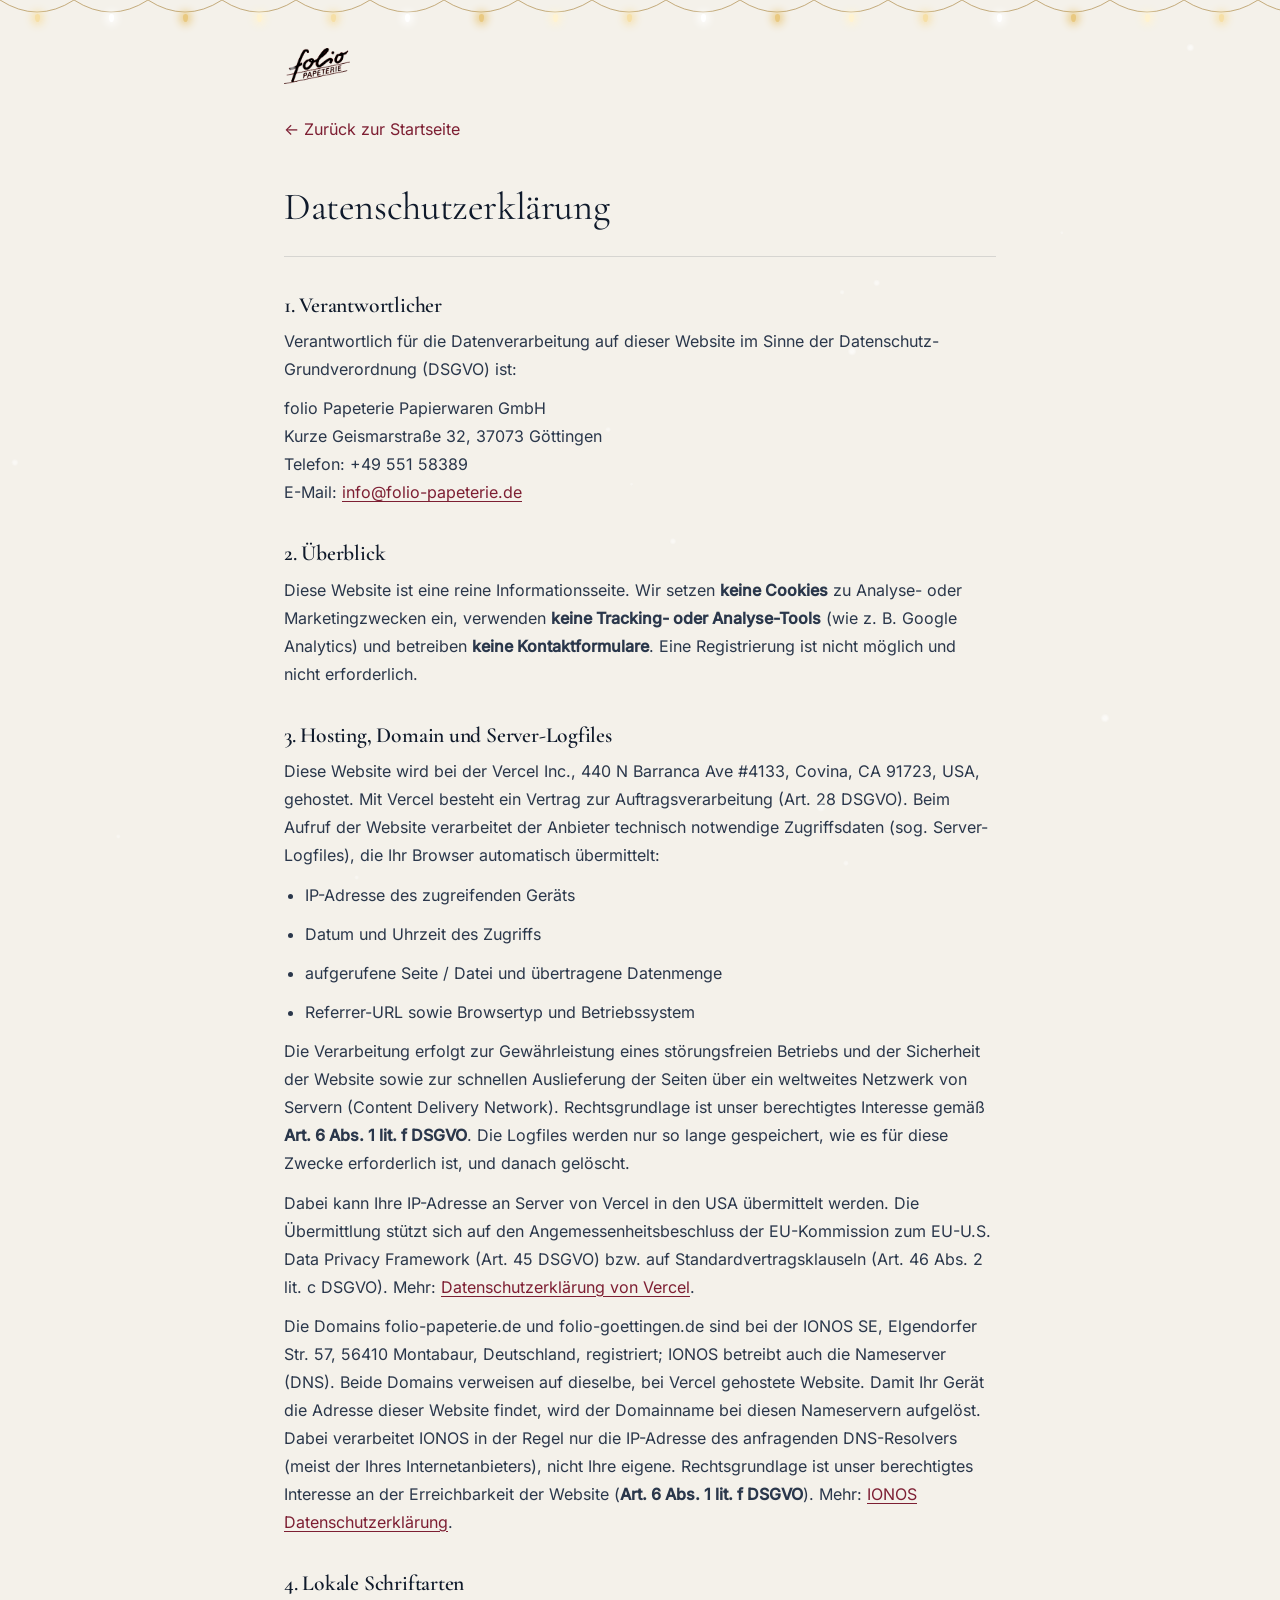
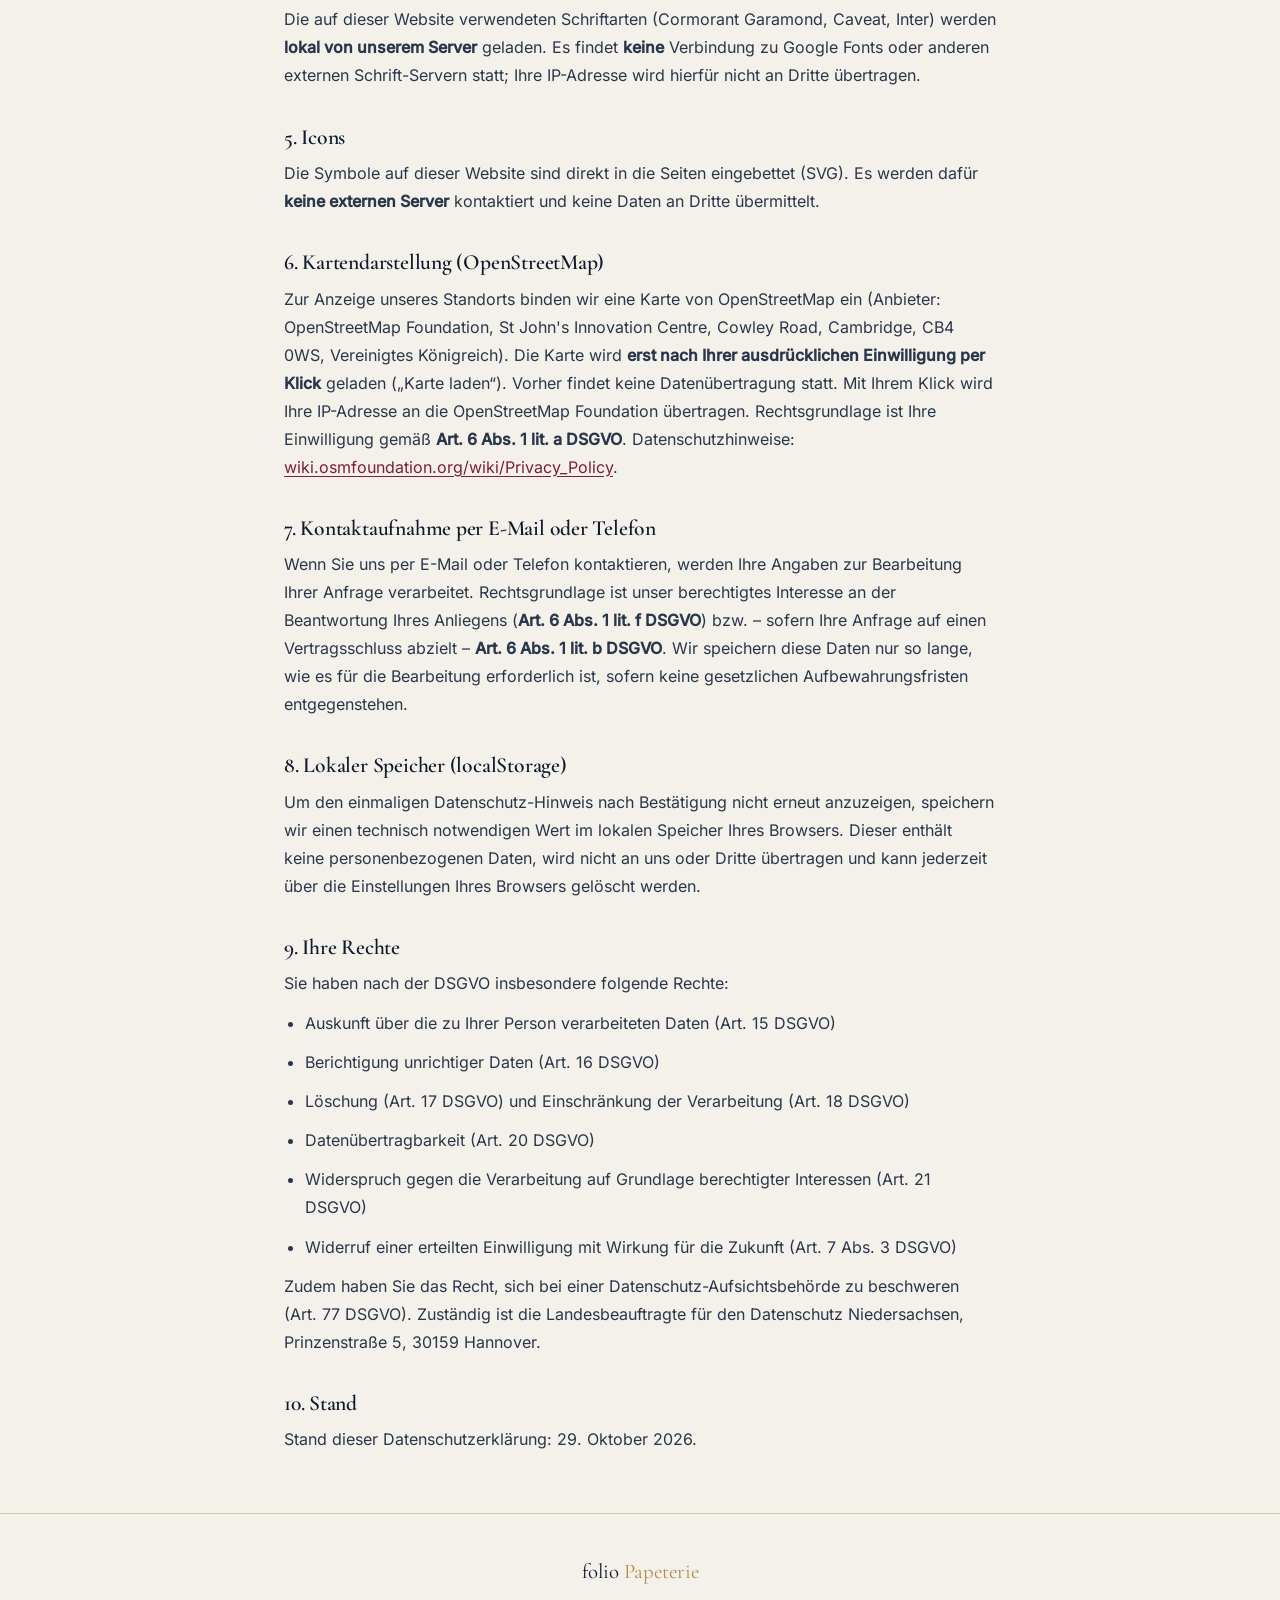
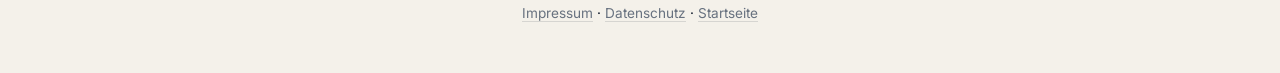
==== commit 8978a74d: "Privacy policy: add folio-goettingen.de domain Co-Authored-By: Claude Opus 5.5 <noreply@anthropic.co" ====
--- a/datenschutz.html
+++ b/datenschutz.html
@@ -66,8 +66,9 @@
     </p>
 
     <p>
-      Die Domain folio-papeterie.de ist bei der IONOS SE, Elgendorfer Str. 57, 56410 Montabaur,
-      Deutschland, registriert; IONOS betreibt auch die Nameserver (DNS). Damit Ihr Gerät die Adresse
+      Die Domains folio-papeterie.de und folio-goettingen.de sind bei der IONOS SE, Elgendorfer Str. 57,
+      56410 Montabaur, Deutschland, registriert; IONOS betreibt auch die Nameserver (DNS). Beide
+      Domains verweisen auf dieselbe, bei Vercel gehostete Website. Damit Ihr Gerät die Adresse
       dieser Website findet, wird der Domainname bei diesen Nameservern aufgelöst. Dabei verarbeitet
       IONOS in der Regel nur die IP-Adresse des anfragenden DNS-Resolvers (meist der Ihres
       Internetanbieters), nicht Ihre eigene. Rechtsgrundlage ist unser berechtigtes Interesse an
--- a/winter.css
+++ b/winter.css
@@ -151,20 +151,18 @@
 html[data-theme="winter"] #besuch .ico,
 html[data-theme="winter"] .footer-links .ico { color: #d6b877; }
 
-/* Holly-and-berries divider between sections */
+/* Holly sprig on a fading gold rule, set on the line between sections */
+html[data-theme="winter"] section + section,
+html[data-theme="winter"] #sortiment,
+html[data-theme="winter"] #galerie { position: relative; overflow: visible; border-top-color: transparent; }
 html[data-theme="winter"] section + section::before {
-  content: ""; display: block; height: 14px; margin: -7px auto 0; width: 120px; position: relative; z-index: 2;
-  background:
-    radial-gradient(circle 3px at 50% 50%, var(--red) 98%, transparent) ,
-    radial-gradient(circle 3px at calc(50% - 8px) 60%, var(--red) 98%, transparent),
-    radial-gradient(circle 3px at calc(50% + 8px) 60%, var(--red) 98%, transparent),
-    radial-gradient(ellipse 14px 5px at 10% 50%, var(--green) 98%, transparent),
-    radial-gradient(ellipse 14px 5px at 90% 50%, var(--green) 98%, transparent),
-    linear-gradient(90deg, transparent, rgba(176,141,76,.55) 25%, rgba(176,141,76,.55) 75%, transparent) center / 100% 1px no-repeat;
+  content: ""; position: absolute; z-index: 2; top: 0; left: 50%;
+  width: min(300px, 70vw); aspect-ratio: 240 / 26; transform: translate(-50%, -50%);
+  background: url("data:image/svg+xml,%3Csvg xmlns='http://www.w3.org/2000/svg' viewBox='0 0 240 26'%3E %3Cdefs%3E%3ClinearGradient id='l' gradientUnits='userSpaceOnUse' x1='0' y1='0' x2='84' y2='0'%3E%3Cstop offset='0' stop-color='%23b08d4c' stop-opacity='0'/%3E%3Cstop offset='1' stop-color='%23b08d4c' stop-opacity='.85'/%3E%3C/linearGradient%3E %3ClinearGradient id='r' gradientUnits='userSpaceOnUse' x1='240' y1='0' x2='156' y2='0'%3E%3Cstop offset='0' stop-color='%23b08d4c' stop-opacity='0'/%3E%3Cstop offset='1' stop-color='%23b08d4c' stop-opacity='.85'/%3E%3C/linearGradient%3E%3C/defs%3E %3Cpath d='M0 13.5H84' stroke='url(%23l)' stroke-width='.8'/%3E%3Cpath d='M156 13.5H240' stroke='url(%23r)' stroke-width='.8'/%3E %3Cpath d='M117.0,13.0 Q114.0,14.0 110.6,16.6 Q108.4,13.9 105.0,16.7 Q103.0,12.8 99.9,14.3 Q97.8,10.5 95.2,9.9 L94.2,8.2 Q98.5,7.5 101.9,4.8 Q104.1,7.5 107.5,4.7 Q109.5,8.6 112.6,7.1 Q114.6,10.9 117.3,11.5 Z' fill='%2326433a'/%3E%3Cpath d='M123.0,13.0 Q125.4,10.9 127.4,7.1 Q130.5,8.6 132.5,4.7 Q135.9,7.5 138.1,4.8 Q141.5,7.5 144.2,6.9 L145.8,8.2 Q142.2,10.5 140.1,14.3 Q137.0,12.8 135.0,16.7 Q131.6,13.9 129.4,16.6 Q126.0,14.0 123.3,14.5 Z' fill='%232f5246'/%3E %3Cpath d='M116.0,12.8 L97.2,8.8 M124.0,12.8 L142.8,8.8' stroke='%235d7d6f' stroke-width='.6' fill='none' stroke-linecap='round'/%3E %3Ccircle cx='116.6' cy='10.6' r='2.7' fill='%237d1f33'/%3E%3Ccircle cx='122.4' cy='10' r='2.5' fill='%238d2a3e'/%3E%3Ccircle cx='119.6' cy='14.6' r='2.7' fill='%23741b2e'/%3E %3Ccircle cx='115.9' cy='9.8' r='.7' fill='%23fff' fill-opacity='.55'/%3E%3Ccircle cx='121.8' cy='9.2' r='.65' fill='%23fff' fill-opacity='.55'/%3E%3Ccircle cx='118.9' cy='13.8' r='.7' fill='%23fff' fill-opacity='.5'/%3E %3C/svg%3E") center / contain no-repeat;
 }
 html[data-theme="winter"] #hero + section::before { display: none; }
 html[data-theme="winter"] #besuch::before,
-html[data-theme="winter"] .creator-section::before { filter: brightness(1.25); }
+html[data-theme="winter"] .creator-section::before { display: none; }
 
 /* Ribbon on card hover edge + baubles on the polaroids */
 html[data-theme="winter"] .card::after {
